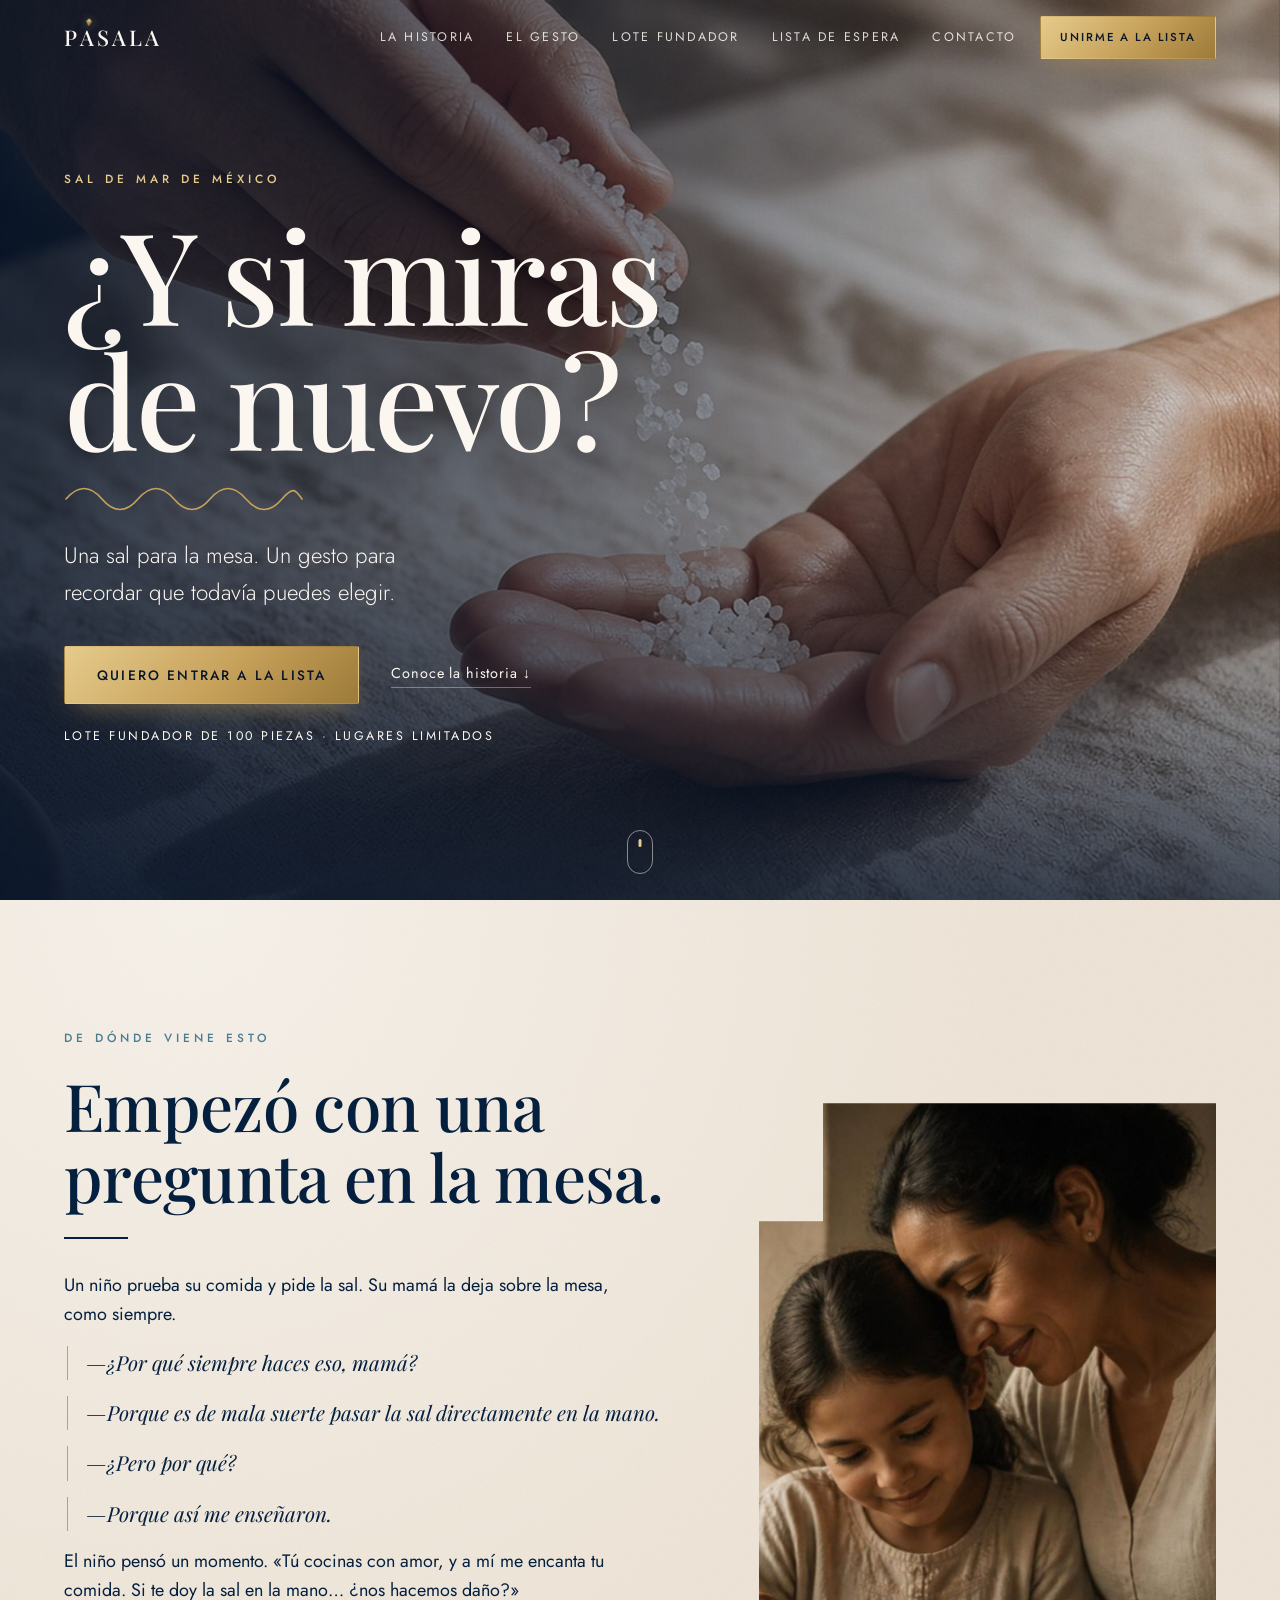
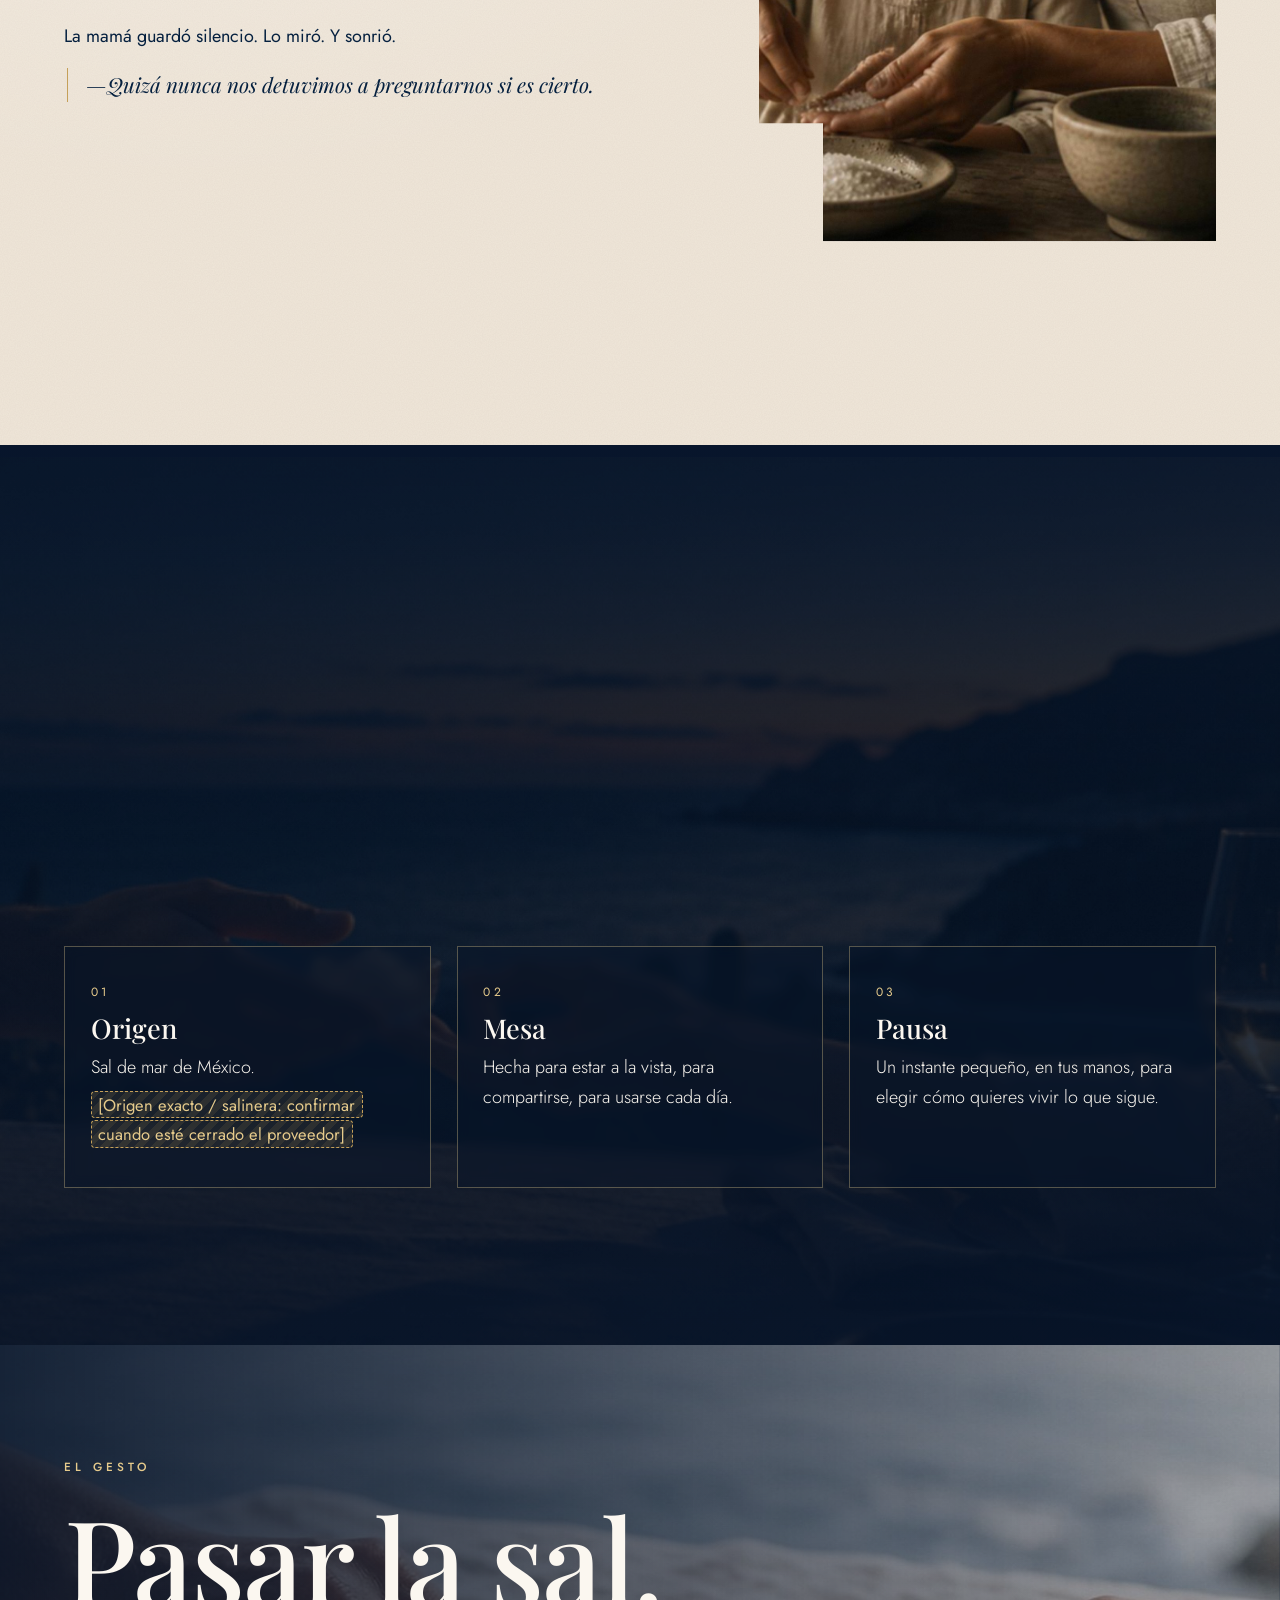
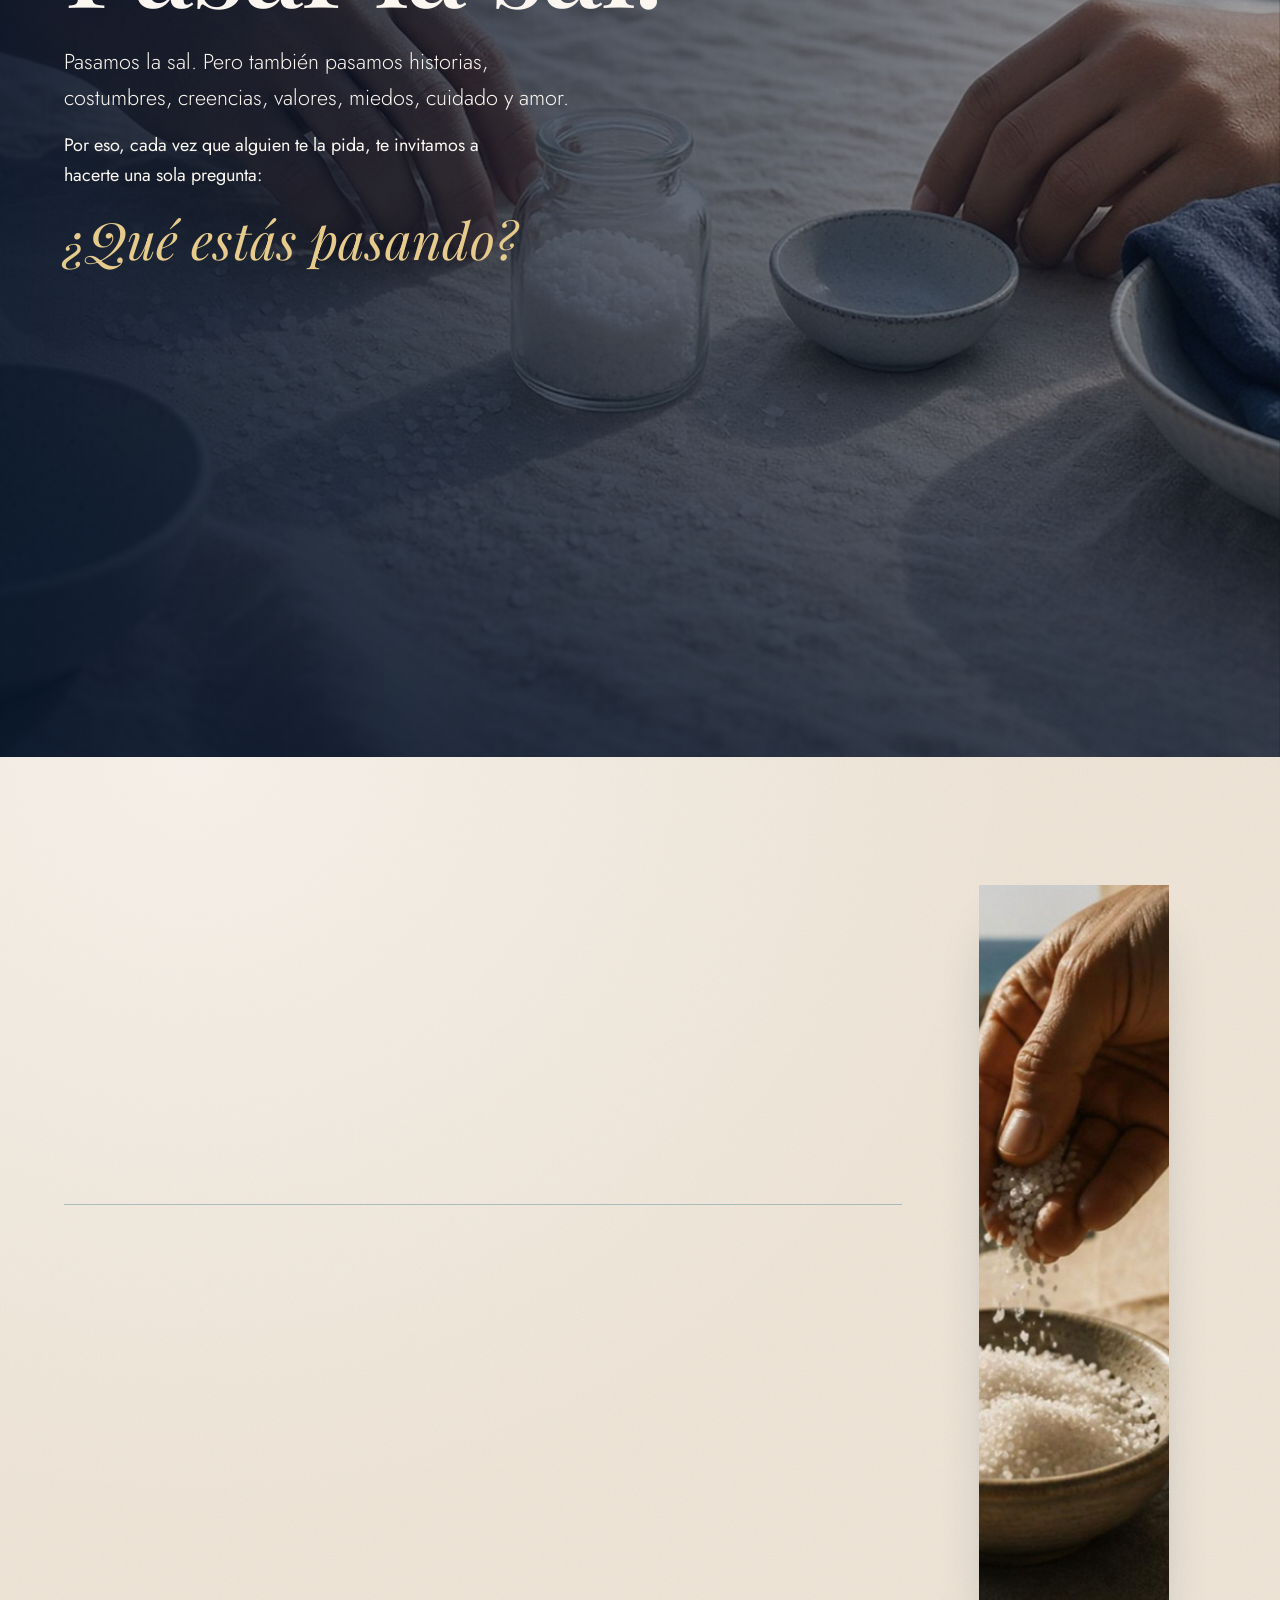
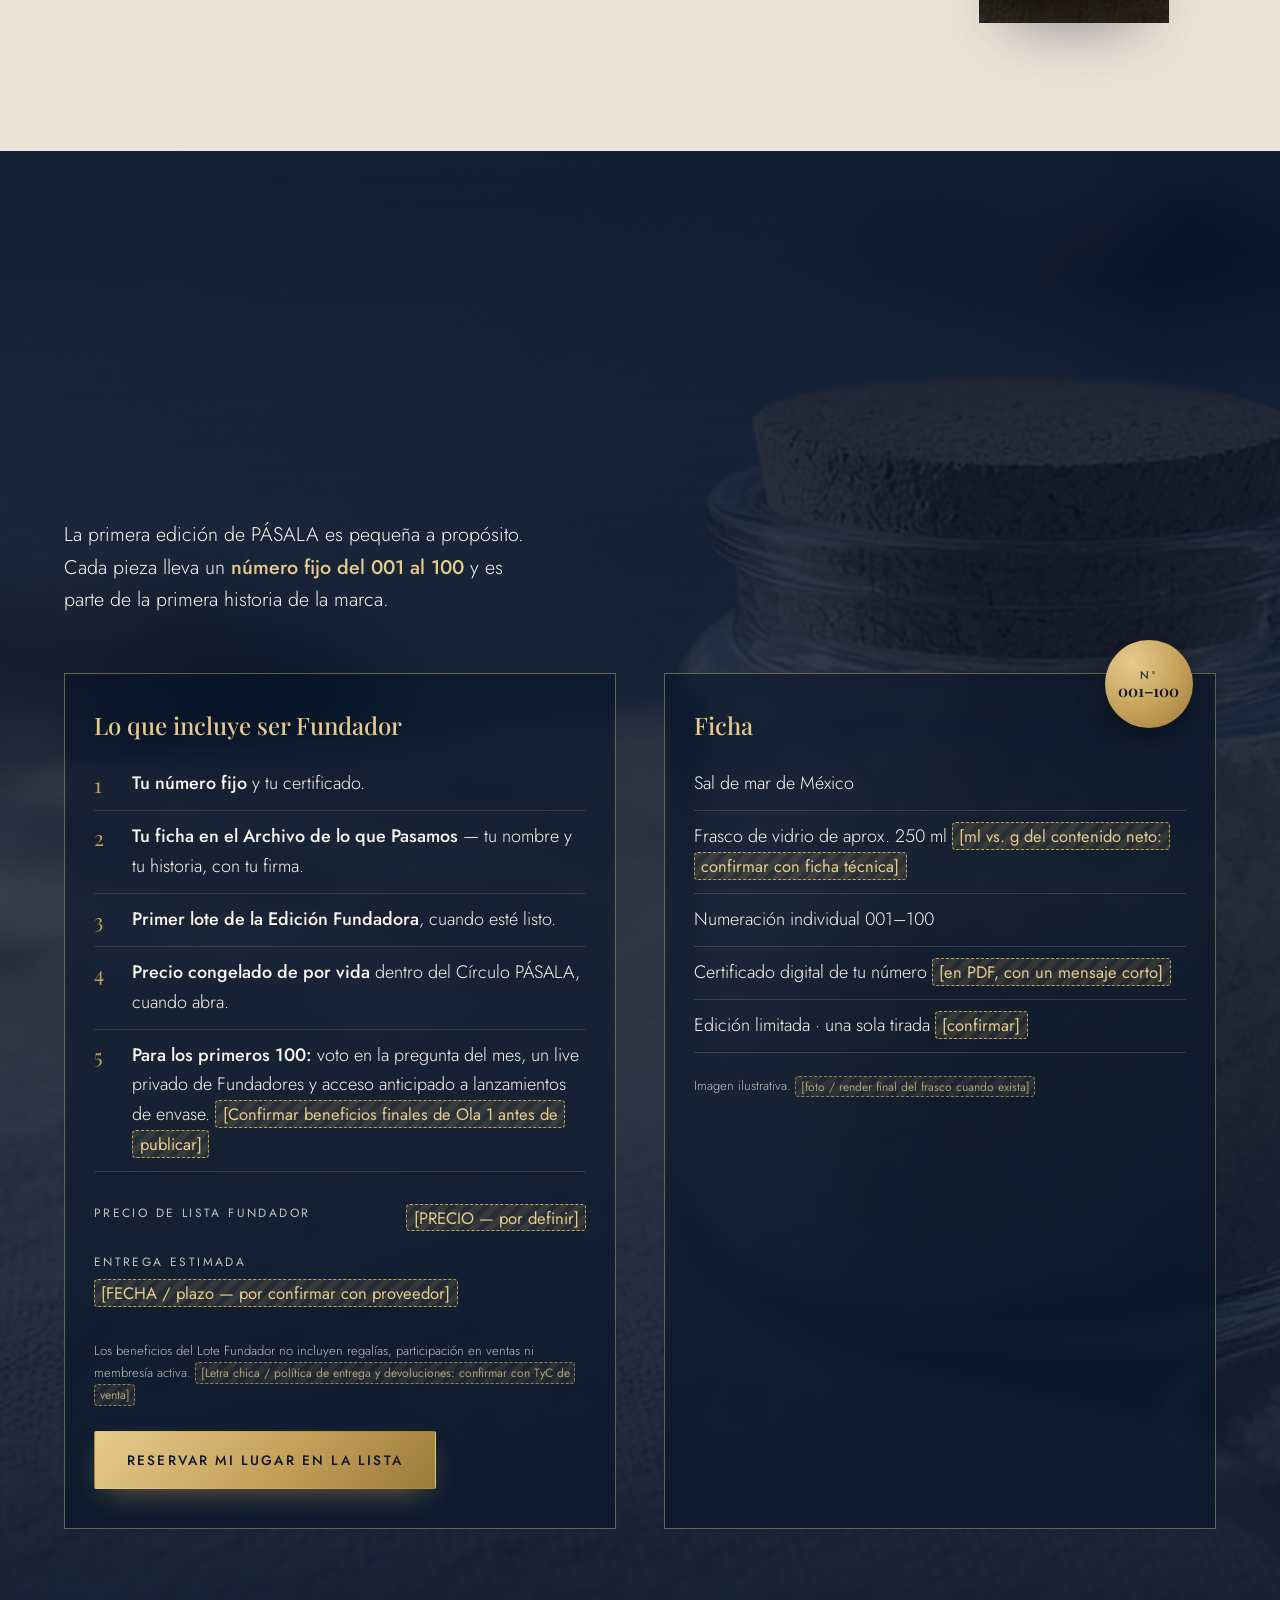
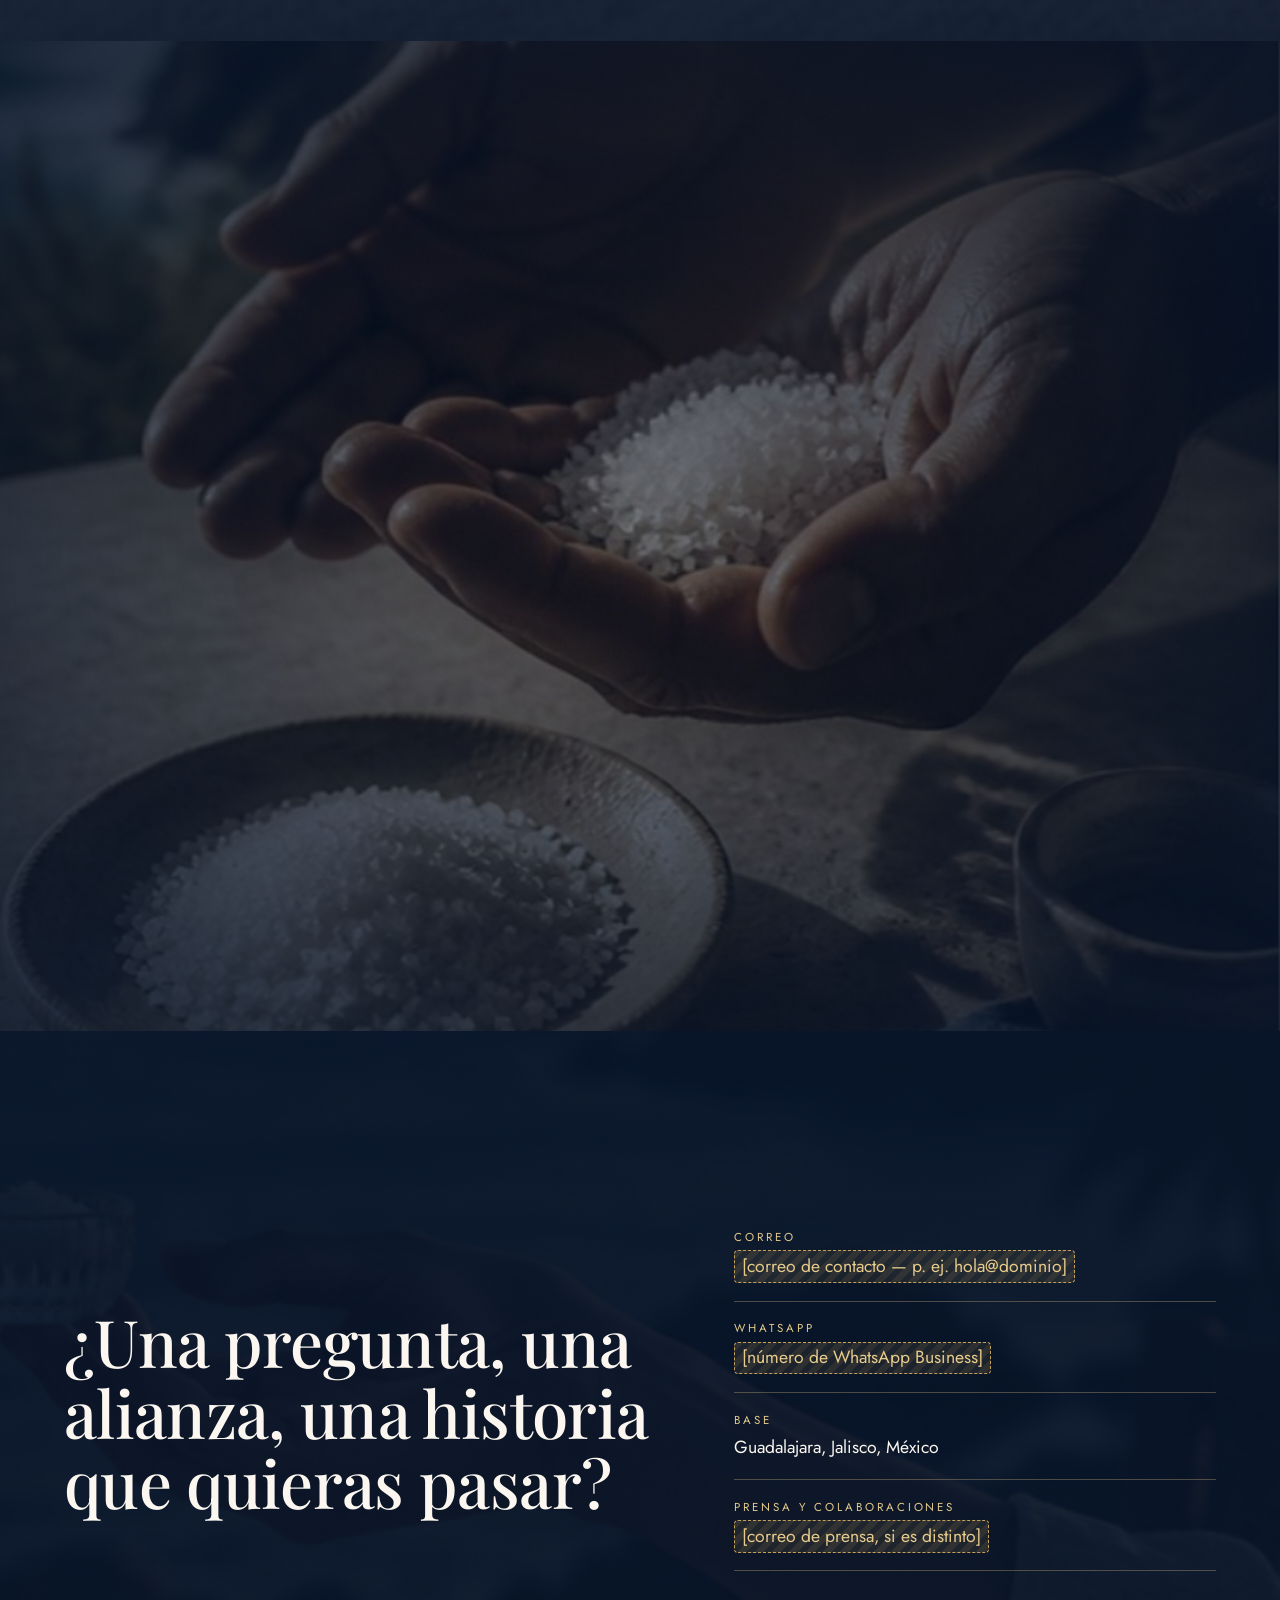
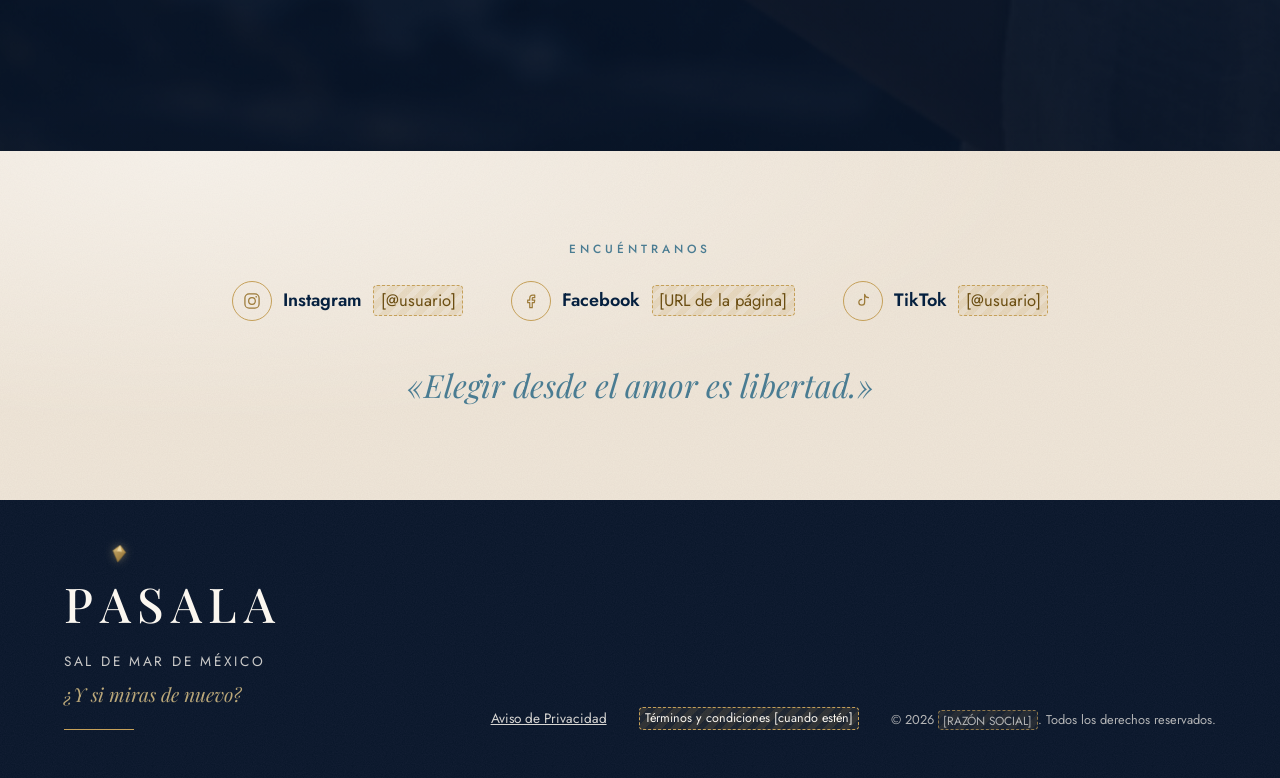
==== index.html @ a6819476 "Landing PÁSALA v1" ====
<!DOCTYPE html>
<html lang="es-MX">
<head>
<meta charset="UTF-8" />
<meta name="viewport" content="width=device-width, initial-scale=1, viewport-fit=cover" />
<title>PÁSALA · Sal de mar de México — ¿Y si miras de nuevo?</title>
<meta name="description" content="PÁSALA: sal de mar de México. Una sal para la mesa y un gesto para recordar que todavía puedes elegir. Lista de espera del Lote Fundador." />
<meta name="theme-color" content="#0B1F3A" />
<meta property="og:title" content="PÁSALA · ¿Y si miras de nuevo?" />
<meta property="og:description" content="Sal de mar de México. Una sal para la mesa. Un gesto para recordar que todavía puedes elegir." />
<meta property="og:type" content="website" />
<meta property="og:locale" content="es_MX" />
<!-- TODO: og:image / og:url cuando exista dominio -->
<link rel="icon" href="data:image/svg+xml,%3Csvg xmlns='http://www.w3.org/2000/svg' viewBox='0 0 32 32'%3E%3Crect width='32' height='32' rx='16' fill='%230B1F3A'/%3E%3Cpath d='M16 6l7 8-7 12-7-12z' fill='%23C5A059'/%3E%3C/svg%3E" />
<link rel="preload" href="fonts/playfair.woff2" as="font" type="font/woff2" crossorigin />
<link rel="preload" href="fonts/jost.woff2" as="font" type="font/woff2" crossorigin />
<link rel="stylesheet" href="styles.css" />
</head>
<body>

<a class="skip" href="#lista">Ir a la lista de espera</a>

<!-- ============ 0 · NAV ============ -->
<header class="nav" id="nav">
  <a class="brand" href="#inicio" aria-label="PÁSALA — inicio">
    <span class="brand__word" aria-hidden="true">P<span class="brand__a">A<svg class="brand__gem" viewBox="0 0 20 22" aria-hidden="true"><use href="#gem"/></svg></span>SALA</span>
  </a>
  <nav class="nav__links" id="navlinks" aria-label="Principal">
    <a href="#historia">La historia</a>
    <a href="#gesto">El gesto</a>
    <a href="#fundador">Lote fundador</a>
    <a href="#lista">Lista de espera</a>
    <a href="#contacto">Contacto</a>
  </nav>
  <a class="btn btn--gold btn--sm nav__cta" href="#lista">Unirme a la lista</a>
  <button class="nav__toggle" id="navtoggle" aria-label="Abrir menú" aria-expanded="false" aria-controls="navlinks"><span></span><span></span></button>
</header>

<!-- SVG symbols -->
<svg width="0" height="0" style="position:absolute" aria-hidden="true">
  <defs>
    <linearGradient id="goldg" x1="0" y1="0" x2="1" y2="1">
      <stop offset="0" stop-color="#E6CB8C"/><stop offset=".5" stop-color="#C5A059"/><stop offset="1" stop-color="#9C7A38"/>
    </linearGradient>
    <symbol id="gem" viewBox="0 0 20 22">
      <path d="M10 1l7.5 7.5L10 21 2.5 8.5z" fill="url(#goldg)"/>
      <path d="M10 1l3 7.5H7z" fill="#F3E3B5" opacity=".75"/>
      <path d="M2.5 8.5H17.5L10 21z" fill="#000" opacity=".12"/>
      <path d="M10 1l7.5 7.5L10 21 2.5 8.5z" fill="none" stroke="#8A6A2C" stroke-width=".5"/>
    </symbol>
    <symbol id="wave" viewBox="0 0 240 24">
      <path d="M2 12 C 14 -2, 26 -2, 38 12 S 62 26, 74 12 S 98 -2, 110 12 S 134 26, 146 12 S 170 -2, 182 12 S 206 26, 218 12 S 232 4, 238 12" fill="none" stroke="currentColor" stroke-width="1.6" stroke-linecap="round"/>
    </symbol>
  </defs>
</svg>

<main id="inicio">

<!-- ============ 1 · HERO ============ -->
<section class="hero photo dark" id="hero" aria-label="Inicio">
  <div class="photo__img" data-parallax="0.12"><img src="img/gesto.jpg" alt="Una mano deja caer granos de sal de mar sobre otra mano abierta, sobre lino claro" fetchpriority="high" /></div>
  <div class="photo__veil hero__veil"></div>
  <div class="hero__inner wrap">
    <p class="eyebrow reveal" style="--d:.1s">Sal de mar de México</p>
    <h1 class="hero__title reveal" style="--d:.25s">¿Y si miras<br />de nuevo?</h1>
    <svg class="wave wave--hero reveal" style="--d:.45s" aria-hidden="true"><use href="#wave"/></svg>
    <p class="hero__lead reveal" style="--d:.55s">Una sal para la mesa. Un gesto para recordar que todavía puedes elegir.</p>
    <div class="hero__cta reveal" style="--d:.75s">
      <a class="btn btn--gold" href="#lista">Quiero entrar a la lista</a>
      <a class="link-soft" href="#historia">Conoce la historia <span aria-hidden="true">↓</span></a>
    </div>
    <p class="micro reveal" style="--d:.9s">Lote fundador de 100 piezas · Lugares limitados</p>
  </div>
  <a class="scrollcue" href="#historia" aria-label="Bajar"><span></span></a>
</section>

<!-- ============ 2 · LA HISTORIA ============ -->
<section class="story paper" id="historia">
  <div class="story__grid wrap">
    <div class="story__text">
      <p class="eyebrow eyebrow--slate reveal">De dónde viene esto</p>
      <h2 class="h-display reveal">Empezó con una pregunta en la mesa.</h2>
      <span class="rule reveal"></span>
      <div class="dialogue">
        <p class="reveal">Un niño prueba su comida y pide la sal. Su mamá la deja sobre la mesa, como siempre.</p>
        <p class="line reveal">—¿Por qué siempre haces eso, mamá?</p>
        <p class="line reveal">—Porque es de mala suerte pasar la sal directamente en la mano.</p>
        <p class="line reveal">—¿Pero por qué?</p>
        <p class="line reveal">—Porque así me enseñaron.</p>
        <p class="reveal">El niño pensó un momento. «Tú cocinas con amor, y a mí me encanta tu comida. Si te doy la sal en la mano… ¿nos hacemos daño?»</p>
        <p class="reveal">La mamá guardó silencio. Lo miró. Y sonrió.</p>
        <p class="line reveal">—Quizá nunca nos detuvimos a preguntarnos si es cierto.</p>
      </div>
      <p class="story__close serif reveal">Desde ese día, cada vez que alguien dice «pásala», ya no es solamente la sal. Es una pequeña invitación a <em>mirar de nuevo</em>.</p>
      <p class="reveal"><span class="ph" title="Placeholder: enlace al Archivo / Historias PÁSALA cuando exista">Leer la historia completa → [URL Archivo / Historias PÁSALA, cuando exista]</span></p>
    </div>
    <figure class="story__photo reveal-img">
      <img src="img/historia.jpg" alt="Una madre sonríe mientras su hija toca granos de sal gruesa en un plato de cerámica sobre una mesa de madera" loading="lazy" />
    </figure>
  </div>
</section>

<!-- ============ 3 · LA SAL, LA PAUSA ============ -->
<section class="pause photo dark" id="sal">
  <div class="photo__img" data-parallax="0.1"><img src="img/dusk-cierre.jpg" alt="" loading="lazy" /></div>
  <div class="photo__veil pause__veil"></div>
  <div class="wrap pause__inner">
    <p class="eyebrow reveal">¿Por qué la sal?</p>
    <h2 class="h-display h-display--light reveal">Porque siempre ha estado ahí.</h2>
    <p class="pause__lead reveal">Viene de un origen. Se transforma. Viaja. Pasa de mano en mano. Llega a nuestra mesa. La vemos todos los días… y muchas veces dejamos de verla.</p>
    <p class="pause__quote serif reveal">La sal no transforma a nadie. Nos recuerda que podemos hacerlo nosotros.</p>
    <ol class="cards">
      <li class="card reveal" style="--d:.05s">
        <span class="card__n">01</span>
        <h3>Origen</h3>
        <p>Sal de mar de México.</p>
        <p class="card__ph"><span class="ph" title="Placeholder: origen exacto / salinera">[Origen exacto / salinera: confirmar cuando esté cerrado el proveedor]</span></p>
      </li>
      <li class="card reveal" style="--d:.18s">
        <span class="card__n">02</span>
        <h3>Mesa</h3>
        <p>Hecha para estar a la vista, para compartirse, para usarse cada día.</p>
      </li>
      <li class="card reveal" style="--d:.31s">
        <span class="card__n">03</span>
        <h3>Pausa</h3>
        <p>Un instante pequeño, en tus manos, para elegir cómo quieres vivir lo que sigue.</p>
      </li>
    </ol>
  </div>
</section>

<!-- ============ 4 · EL GESTO ============ -->
<section class="gesture photo dark" id="gesto">
  <div class="photo__img" data-parallax="0.12"><img src="img/mesa.jpg" alt="Dos personas comparten una mesa junto al mar; un frasco de vidrio con sal gruesa entre sus manos" loading="lazy" /></div>
  <div class="photo__veil gesture__veil"></div>
  <div class="wrap gesture__inner">
    <p class="eyebrow reveal">El gesto</p>
    <h2 class="gesture__title reveal">Pasar<br class="only-sm" /> la sal.</h2>
    <p class="gesture__lead reveal">Pasamos la sal. Pero también pasamos historias, costumbres, creencias, valores, miedos, cuidado y amor.</p>
    <p class="gesture__ask reveal">Por eso, cada vez que alguien te la pida, te invitamos a hacerte una sola pregunta:</p>
    <p class="gesture__q serif reveal">¿Qué estás pasando?</p>

    <ol class="steps" aria-label="Cuatro pasos">
      <li class="reveal" style="--d:.05s"><span class="steps__dot">01</span><span class="steps__t">Parar</span></li>
      <li class="reveal" style="--d:.18s"><span class="steps__dot">02</span><span class="steps__t">Mirar</span></li>
      <li class="reveal" style="--d:.31s"><span class="steps__dot">03</span><span class="steps__t">Recordar</span></li>
      <li class="reveal" style="--d:.44s"><span class="steps__dot steps__dot--out">04</span><span class="steps__t">Elegir</span></li>
    </ol>

    <p class="gesture__note reveal">No necesitas escapar de la vida para encontrar un momento así. Está aquí: en la mesa, en tus manos, en este instante.</p>
    <p class="gesture__close serif reveal">No venimos a decirte qué mirar. Venimos a invitarte a mirar de nuevo.</p>
  </div>
</section>

<!-- ============ 5 · LO QUE ESTAMOS CONSTRUYENDO ============ -->
<section class="build paper" id="construimos">
  <div class="build__grid wrap">
    <div class="build__text">
      <p class="eyebrow eyebrow--slate reveal">Lo que estamos</p>
      <h2 class="h-display h-display--xl reveal">construyendo</h2>
      <span class="rule reveal"></span>
      <ul class="flow">
        <li class="reveal" style="--d:.05s"><b>Origen</b><span>nacemos de la sal del mar y de nuestra gente</span></li>
        <li class="reveal" style="--d:.15s"><b>Conexión</b><span>creamos puentes que unen historias y comunidades</span></li>
        <li class="reveal" style="--d:.25s"><b>Elección</b><span>elegimos hacer las cosas con intención</span></li>
        <li class="reveal" style="--d:.35s"><b>Libertad</b><span>dejamos espacio para que cada historia sea tuya</span></li>
      </ul>
      <p class="build__close reveal">Una marca de sal.<br />Un ritual para compartir.<br />Una invitación a crear juntos.</p>
    </div>
    <figure class="build__photo reveal-img">
      <img src="img/construyendo.jpg" alt="Una mano deja caer sal gruesa en un cuenco de cerámica frente a una costa desenfocada" loading="lazy" />
    </figure>
  </div>
</section>

<!-- ============ 6 · LOTE FUNDADOR ============ -->
<section class="founder photo dark" id="fundador">
  <div class="photo__img photo__img--soft" data-parallax="0.08"><img src="img/hero-jar.jpg" alt="" loading="lazy" /></div>
  <div class="photo__veil founder__veil"></div>
  <div class="wrap founder__inner">
    <div class="founder__head">
      <p class="eyebrow reveal">Lote fundador · 100 piezas</p>
      <h2 class="h-display h-display--light reveal">Cien frascos.<br />Cien números.<br />Cien mesas.</h2>
      <p class="founder__lead reveal">La primera edición de PÁSALA es pequeña a propósito. Cada pieza lleva un <b>número fijo del 001 al 100</b> y es parte de la primera historia de la marca.</p>
    </div>

    <div class="founder__panel reveal">
      <div class="seal" aria-label="Sello Nº 001 a 100"><span>Nº</span><b>001–100</b></div>
      <h3 class="panel__h">Ficha</h3>
      <ul class="spec">
        <li>Sal de mar de México</li>
        <li>Frasco de vidrio de aprox. 250 ml <span class="ph" title="Placeholder: medida real">[ml vs. g del contenido neto: confirmar con ficha técnica]</span></li>
        <li>Numeración individual 001–100</li>
        <li>Certificado digital de tu número <span class="ph" title="Placeholder">[en PDF, con un mensaje corto]</span></li>
        <li>Edición limitada · una sola tirada <span class="ph">[confirmar]</span></li>
      </ul>
      <p class="fine">Imagen ilustrativa. <span class="ph">[foto / render final del frasco cuando exista]</span></p>
    </div>

    <div class="founder__panel founder__panel--incl reveal" style="--d:.15s">
      <h3 class="panel__h">Lo que incluye ser Fundador</h3>
      <ol class="incl">
        <li><b>Tu número fijo</b> y tu certificado.</li>
        <li><b>Tu ficha en el Archivo de lo que Pasamos</b> — tu nombre y tu historia, con tu firma.</li>
        <li><b>Primer lote de la Edición Fundadora</b>, cuando esté listo.</li>
        <li><b>Precio congelado de por vida</b> dentro del Círculo PÁSALA, cuando abra.</li>
        <li><b>Para los primeros 100:</b> voto en la pregunta del mes, un live privado de Fundadores y acceso anticipado a lanzamientos de envase. <span class="ph">[Confirmar beneficios finales de Ola 1 antes de publicar]</span></li>
      </ol>
      <dl class="meta">
        <div><dt>Precio de lista fundador</dt><dd><span class="ph">[PRECIO — por definir]</span></dd></div>
        <div><dt>Entrega estimada</dt><dd><span class="ph">[FECHA / plazo — por confirmar con proveedor]</span></dd></div>
      </dl>
      <p class="fine">Los beneficios del Lote Fundador no incluyen regalías, participación en ventas ni membresía activa. <span class="ph">[Letra chica / política de entrega y devoluciones: confirmar con TyC de venta]</span></p>
      <a class="btn btn--gold" href="#lista">Reservar mi lugar en la lista</a>
    </div>
  </div>
</section>

<!-- ============ 7 · LISTA DE ESPERA ============ -->
<section class="waitlist photo dark" id="lista">
  <div class="photo__img" data-parallax="0.1"><img src="img/manos.jpg" alt="" loading="lazy" /></div>
  <div class="photo__veil waitlist__veil"></div>
  <div class="wrap waitlist__inner">
    <div class="formcard paper-card reveal">
      <p class="eyebrow eyebrow--slate">Lista de espera</p>
      <h2 class="h-display">Guarda tu lugar en la mesa.</h2>
      <svg class="wave wave--gold" aria-hidden="true"><use href="#wave"/></svg>
      <p class="formcard__lead">Déjanos tu correo y te avisamos primero, antes de que abra el Lote Fundador. Sin ruido. Solo lo importante.</p>

      <form id="waitlist" novalidate autocomplete="on">
        <div class="field">
          <label for="email">Correo electrónico <span class="req" aria-hidden="true">*</span></label>
          <input id="email" name="email" type="email" inputmode="email" autocomplete="email" placeholder="tu@correo.com" required />
          <small class="err" id="email-err" role="alert" hidden></small>
        </div>
        <div class="field">
          <label for="instagram">Instagram <span class="opt">(opcional)</span></label>
          <div class="ig"><span aria-hidden="true">@</span><input id="instagram" name="instagram" type="text" inputmode="text" autocomplete="off" autocapitalize="off" placeholder="tu.usuario" pattern="[A-Za-z0-9._]{1,30}" /></div>
          <small class="err" id="ig-err" role="alert" hidden></small>
        </div>
        <div class="field field--check">
          <input id="consent" name="consent" type="checkbox" required />
          <label for="consent">Acepto el <a href="#aviso" data-open-aviso>Aviso de Privacidad</a> y deseo recibir avisos del lanzamiento de PÁSALA. <span class="req" aria-hidden="true">*</span></label>
          <small class="err" id="consent-err" role="alert" hidden></small>
        </div>
        <!-- honeypot anti-bots -->
        <input class="hp" type="text" name="website" tabindex="-1" autocomplete="off" aria-hidden="true" />
        <button class="btn btn--navy btn--block" type="submit" id="submitbtn">Quiero entrar a la lista</button>
        <p class="form-error" id="form-error" role="alert" hidden>Algo no salió bien. Revisa tus datos e inténtalo de nuevo.</p>
      </form>

      <div class="thanks" id="thanks" hidden tabindex="-1">
        <svg class="gem-lg" viewBox="0 0 20 22" aria-hidden="true"><use href="#gem"/></svg>
        <p class="serif thanks__t">Gracias. Ya tienes un lugar en la mesa.</p>
        <p>Te escribiremos pronto. Mientras tanto… <em>¿qué estás pasando?</em></p>
      </div>

      <p class="devnote"><span class="ph">[PLACEHOLDER · sin backend aún] Por ahora tu registro se guarda solo en este navegador (localStorage). Conectar endpoint antes de publicar.</span></p>
    </div>
  </div>
</section>

<!-- ============ 8 · CONTACTO ============ -->
<section class="contact photo dark" id="contacto">
  <div class="photo__img photo__img--soft" data-parallax="0.06"><img src="img/dusk-manos.jpg" alt="" loading="lazy" /></div>
  <div class="photo__veil contact__veil"></div>
  <div class="wrap contact__grid">
    <div>
      <p class="eyebrow reveal">Hablemos</p>
      <h2 class="h-display h-display--light reveal">¿Una pregunta, una alianza, una historia que quieras pasar?</h2>
    </div>
    <ul class="contact__list reveal">
      <li><span>Correo</span><b class="ph">[correo de contacto — p. ej. hola@dominio]</b></li>
      <li><span>WhatsApp</span><b class="ph">[número de WhatsApp Business]</b></li>
      <li><span>Base</span><b>Guadalajara, Jalisco, México</b></li>
      <li><span>Prensa y colaboraciones</span><b class="ph">[correo de prensa, si es distinto]</b></li>
    </ul>
  </div>
</section>

<!-- ============ 9 · REDES ============ -->
<section class="social paper" id="redes">
  <div class="wrap social__inner">
    <p class="eyebrow eyebrow--slate reveal">Encuéntranos</p>
    <ul class="social__list reveal">
      <li><span class="ico" aria-hidden="true"><svg viewBox="0 0 24 24"><rect x="3.5" y="3.5" width="17" height="17" rx="5" fill="none" stroke="currentColor" stroke-width="1.5"/><circle cx="12" cy="12" r="4" fill="none" stroke="currentColor" stroke-width="1.5"/><circle cx="17" cy="7" r="1" fill="currentColor"/></svg></span><b>Instagram</b> <span class="ph">[@usuario]</span></li>
      <li><span class="ico" aria-hidden="true"><svg viewBox="0 0 24 24"><path d="M14 8h2.5V5H14c-2.2 0-3.5 1.4-3.5 3.6V11H8v3h2.5v6h3v-6H16l.5-3h-3V9c0-.6.3-1 .9-1z" fill="none" stroke="currentColor" stroke-width="1.4" stroke-linejoin="round"/></svg></span><b>Facebook</b> <span class="ph">[URL de la página]</span></li>
      <li><span class="ico" aria-hidden="true"><svg viewBox="0 0 24 24"><path d="M14 4v9.5a3.5 3.5 0 1 1-3.5-3.5M14 4c.4 2.4 2 3.8 4.5 4" fill="none" stroke="currentColor" stroke-width="1.5" stroke-linecap="round"/></svg></span><b>TikTok</b> <span class="ph">[@usuario]</span></li>
    </ul>
    <blockquote class="social__quote serif reveal">«Elegir desde el amor es libertad.»</blockquote>
  </div>
</section>

</main>

<!-- ============ 10 · FOOTER ============ -->
<footer class="footer">
  <div class="wrap footer__inner">
    <div class="footer__brand">
      <span class="brand__word brand__word--lg" aria-label="PÁSALA">P<span class="brand__a">A<svg class="brand__gem" viewBox="0 0 20 22" aria-hidden="true"><use href="#gem"/></svg></span>SALA</span>
      <p>Sal de mar de México</p>
      <p class="serif footer__tag">¿Y si miras de nuevo?</p>
    </div>
    <nav class="footer__legal" aria-label="Legal">
      <a href="#aviso" data-open-aviso>Aviso de Privacidad</a>
      <span class="ph">Términos y condiciones [cuando estén]</span>
    </nav>
    <p class="footer__copy">© 2026 <span class="ph">[RAZÓN SOCIAL]</span>. Todos los derechos reservados.</p>
  </div>
</footer>

<!-- ============ AVISO DE PRIVACIDAD (placeholder) ============ -->
<dialog class="modal" id="aviso" aria-labelledby="aviso-t">
  <form method="dialog" class="modal__box">
    <h2 id="aviso-t" class="serif">Aviso de Privacidad</h2>
    <p><span class="ph">[PLACEHOLDER — Aviso de Privacidad pendiente de redacción y revisión legal (LFPDPPP). No se ha incluido texto legal en esta maqueta.]</span></p>
    <p class="fine">Responsable: <span class="ph">[RAZÓN SOCIAL / NOMBRE]</span> · Domicilio: <span class="ph">[DOMICILIO COMPLETO]</span> · Contacto de privacidad: <span class="ph">[CORREO PARA PRIVACIDAD]</span></p>
    <button class="btn btn--navy" value="cerrar">Cerrar</button>
  </form>
</dialog>

<script src="main.js"></script>
</body>
</html>
---- styles.css ----
/* PÁSALA landing — estilo tomado del deck "PÁSALA Creator Deck" (Canva DAHWeJ6CtJ8)
   Paleta: crema texturizada + azul noche + dorado (cristal de sal) + azul pizarra/acento.
   Tipografía: Playfair Display (serif alto contraste ≈ títulos del deck) + Jost (sans geométrica ≈ cuerpo). */
@font-face{font-family:"Playfair Display";src:url(fonts/playfair.woff2) format("woff2");font-weight:400 900;font-style:normal;font-display:swap}
@font-face{font-family:"Playfair Display";src:url(fonts/playfair-italic.woff2) format("woff2");font-weight:400 900;font-style:italic;font-display:swap}
@font-face{font-family:"Jost";src:url(fonts/jost.woff2) format("woff2");font-weight:300 600;font-style:normal;font-display:swap}

:root{
  --cream:#EFE6D9;        /* fondo deck (≈ 239,230,217) */
  --cream-2:#E8DED2;
  --navy:#0B1F3A;         /* azul noche del deck / perfiles */
  --navy-deep:#071429;
  --navy-ink:#05203F;     /* texto sobre crema (≈ 5,29,64) */
  --slate:#4A7C92;        /* acento azul pizarra del deck */
  --slate-soft:#6D87A1;
  --gold:#C5A059;
  --gold-hi:#E6CB8C;
  --gold-lo:#9C7A38;
  --terra:#B8704F;
  --white:#FBF7F0;
  --serif:"Playfair Display",Georgia,"Times New Roman",serif;
  --sans:"Jost","Helvetica Neue",Arial,sans-serif;
  --ease:cubic-bezier(.22,.7,.2,1);
  --pad:clamp(1.25rem,5vw,4rem);
}
*,*::before,*::after{box-sizing:border-box}
html{scroll-behavior:smooth;-webkit-text-size-adjust:100%}
body{margin:0;background:var(--navy);color:var(--navy-ink);font-family:var(--sans);font-weight:400;font-size:clamp(1rem,.95rem + .25vw,1.125rem);line-height:1.65;-webkit-font-smoothing:antialiased;overflow-x:hidden}
img{max-width:100%;display:block}
a{color:inherit}
h1,h2,h3{margin:0;font-family:var(--serif);font-weight:500;line-height:1.08}
p{margin:0 0 1rem}
.serif{font-family:var(--serif)}
.wrap{width:min(100% - 2*var(--pad),1200px);margin-inline:auto}
.skip{position:absolute;left:-999px;top:0;background:var(--gold);color:var(--navy);padding:.6rem 1rem;z-index:100}
.skip:focus{left:1rem;top:1rem}
:focus-visible{outline:2px solid var(--gold);outline-offset:3px}

/* ---------- placeholders (visibles a propósito) ---------- */
.ph{background:repeating-linear-gradient(135deg,rgba(197,160,89,.20) 0 6px,rgba(197,160,89,.10) 6px 12px);border:1px dashed var(--gold);border-radius:4px;padding:.05em .4em;font-style:normal;font-weight:400;font-size:.92em;color:inherit;box-decoration-break:clone;-webkit-box-decoration-break:clone}
.paper .ph,.paper-card .ph{color:#6b4e12;background:repeating-linear-gradient(135deg,rgba(197,160,89,.22) 0 6px,rgba(197,160,89,.10) 6px 12px)}
.dark .ph{color:var(--gold-hi)}

/* ---------- textura papel (crema del deck) ---------- */
.paper,.paper-card{background-color:var(--cream);background-image:
  radial-gradient(ellipse at 15% 0%,rgba(255,255,255,.45),transparent 55%),
  url("data:image/svg+xml,%3Csvg xmlns='http://www.w3.org/2000/svg' width='220' height='220'%3E%3Cfilter id='n'%3E%3CfeTurbulence type='fractalNoise' baseFrequency='.85' numOctaves='2' stitchTiles='stitch'/%3E%3CfeColorMatrix values='0 0 0 0 .35 0 0 0 0 .28 0 0 0 0 .2 0 0 0 .09 0'/%3E%3C/filter%3E%3Crect width='100%25' height='100%25' filter='url(%23n)'/%3E%3C/svg%3E")}

/* ---------- tipografía ---------- */
.eyebrow{font-family:var(--sans);font-size:.74rem;font-weight:500;letter-spacing:.34em;text-transform:uppercase;color:var(--gold-hi);margin-bottom:1.4rem}
.eyebrow--slate{color:var(--slate)}
.h-display{font-size:clamp(2.1rem,1.2rem + 4.2vw,4.1rem);letter-spacing:-.01em;color:var(--navy-ink);text-wrap:balance}
.h-display--xl{font-size:clamp(2.7rem,1rem + 8vw,6.4rem);text-transform:uppercase;letter-spacing:.005em;line-height:.95}
.h-display--light{color:var(--white)}
.rule{display:block;width:64px;height:1.5px;background:var(--navy-ink);margin:1.6rem 0 2rem;transform-origin:left}
.wave{width:clamp(150px,22vw,240px);height:24px;color:var(--gold);display:block}

/* ---------- botones ---------- */
.btn{display:inline-flex;align-items:center;justify-content:center;gap:.6rem;font-family:var(--sans);font-weight:500;font-size:.85rem;letter-spacing:.16em;text-transform:uppercase;text-decoration:none;padding:1.05rem 2rem;border-radius:2px;border:1px solid transparent;cursor:pointer;transition:transform .5s var(--ease),background .4s,color .4s,box-shadow .5s var(--ease)}
.btn--gold{background:linear-gradient(135deg,var(--gold-hi),var(--gold) 55%,var(--gold-lo));color:var(--navy-deep);box-shadow:0 10px 30px -12px rgba(197,160,89,.65)}
.btn--gold:hover{transform:translateY(-2px);box-shadow:0 16px 36px -12px rgba(197,160,89,.85)}
.btn--navy{background:var(--navy);color:var(--white)}
.btn--navy:hover{background:var(--navy-deep);transform:translateY(-2px)}
.btn--sm{padding:.7rem 1.2rem;font-size:.72rem}
.btn--block{width:100%}
.link-soft{font-size:.9rem;letter-spacing:.06em;text-decoration:none;color:var(--white);border-bottom:1px solid rgba(251,247,240,.35);padding-bottom:2px;transition:border-color .4s,color .4s}
.link-soft:hover{border-color:var(--gold-hi);color:var(--gold-hi)}

/* ---------- NAV ---------- */
.nav{position:fixed;inset:0 0 auto 0;z-index:50;display:flex;align-items:center;justify-content:space-between;gap:1.5rem;padding:1rem var(--pad);color:var(--white);transition:background .5s,padding .5s,backdrop-filter .5s,box-shadow .5s}
.nav.is-solid{background:rgba(7,20,41,.82);backdrop-filter:blur(14px);-webkit-backdrop-filter:blur(14px);padding-block:.7rem;box-shadow:0 1px 0 rgba(197,160,89,.25)}
.brand{text-decoration:none;color:inherit;line-height:1}
.brand__word{font-family:var(--serif);font-weight:500;letter-spacing:.14em;font-size:1.35rem;display:inline-flex;align-items:flex-end}
.brand__word--lg{font-size:clamp(2rem,6vw,3rem);color:var(--white)}
.brand__a{position:relative;display:inline-block}
.brand__gem{position:absolute;left:50%;top:-.42em;width:.36em;height:.4em;transform:translateX(-50%) rotate(8deg);filter:drop-shadow(0 0 4px rgba(230,203,140,.4))}
.nav__links{display:none;gap:2rem;margin-left:auto}
.nav__links a{font-size:.78rem;letter-spacing:.18em;text-transform:uppercase;text-decoration:none;opacity:.85;position:relative;padding:.3rem 0;transition:opacity .3s}
.nav__links a::after{content:"";position:absolute;left:0;right:100%;bottom:0;height:1px;background:var(--gold);transition:right .5s var(--ease)}
.nav__links a:hover{opacity:1}.nav__links a:hover::after{right:0}
.nav__cta{display:none}
.nav__toggle{width:44px;height:44px;border:0;background:none;position:relative;cursor:pointer;color:var(--white)}
.nav__toggle span{position:absolute;left:11px;right:11px;height:1.5px;background:currentColor;transition:transform .4s var(--ease),top .4s var(--ease)}
.nav__toggle span:first-child{top:18px}.nav__toggle span:last-child{top:25px}
.nav.is-open .nav__toggle span:first-child{top:21px;transform:rotate(45deg)}
.nav.is-open .nav__toggle span:last-child{top:21px;transform:rotate(-45deg)}
@media (max-width:899px){
  .nav__links{position:fixed;inset:0;display:flex;flex-direction:column;justify-content:center;align-items:center;gap:1.6rem;background:rgba(7,20,41,.97);opacity:0;visibility:hidden;transition:opacity .5s var(--ease),visibility .5s;z-index:-1;margin:0}
  .nav__links a{font-family:var(--serif);font-size:1.9rem;letter-spacing:.02em;text-transform:none;opacity:1}
  .nav.is-open .nav__links{opacity:1;visibility:visible}
  .nav__toggle{margin-left:auto}
}
@media (min-width:900px){
  .nav__links{display:flex}.nav__cta{display:inline-flex}.nav__toggle{display:none}
}

/* ---------- FOTO FULL-SCREEN ---------- */
.photo{position:relative;min-height:100svh;display:flex;align-items:center;overflow:hidden;isolation:isolate;color:var(--white)}
.photo__img{position:absolute;inset:-6% 0;z-index:-2;will-change:transform}
.photo__img img{width:100%;height:100%;object-fit:cover;object-position:center}
.photo__img--soft img{filter:saturate(.85) brightness(.9)}
.photo__veil{position:absolute;inset:0;z-index:-1}

/* HERO */
.hero{padding:7rem 0 5rem}
.hero__veil{background:
  linear-gradient(90deg,rgba(7,20,41,.82) 0%,rgba(7,20,41,.55) 45%,rgba(7,20,41,.12) 100%),
  linear-gradient(0deg,rgba(7,20,41,.7),transparent 40%)}
.hero__inner{position:relative}
.hero__title{font-size:clamp(3.1rem,1.2rem + 9vw,8rem);font-weight:500;letter-spacing:-.02em;line-height:.98;margin-bottom:1.6rem;text-shadow:0 4px 40px rgba(0,0,0,.35)}
.wave--hero{margin-bottom:1.6rem}
.hero__lead{font-size:clamp(1.05rem,.95rem + .6vw,1.4rem);max-width:30ch;font-weight:300;margin-bottom:2.2rem}
.hero__cta{display:flex;flex-wrap:wrap;align-items:center;gap:1.4rem 2rem;margin-bottom:1.4rem}
.micro{font-size:.78rem;letter-spacing:.2em;text-transform:uppercase;opacity:.75}
.scrollcue{position:absolute;left:50%;bottom:1.6rem;width:26px;height:44px;border:1px solid rgba(251,247,240,.5);border-radius:14px;transform:translateX(-50%)}
.scrollcue span{position:absolute;left:50%;top:8px;width:3px;height:8px;border-radius:2px;background:var(--gold-hi);transform:translateX(-50%);animation:cue 2.4s var(--ease) infinite}
@keyframes cue{0%{opacity:0;transform:translate(-50%,0)}30%{opacity:1}100%{opacity:0;transform:translate(-50%,16px)}}
@media (max-width:640px){.hero__veil{background:linear-gradient(0deg,rgba(7,20,41,.88) 0%,rgba(7,20,41,.55) 55%,rgba(7,20,41,.35) 100%)}.scrollcue{display:none}.hero__title{margin-top:.5rem}}

/* PAPEL: dos columnas texto + foto (como slides del deck) */
.paper{padding:clamp(5rem,10vw,9rem) 0;position:relative}
.story__grid,.build__grid{display:grid;gap:3rem;align-items:center}
.story__photo,.build__photo{margin:0;overflow:hidden;aspect-ratio:4/5;box-shadow:0 30px 60px -30px rgba(5,32,63,.45)}
.story__photo img,.build__photo img{width:100%;height:100%;object-fit:cover;transform:scale(1.06);transition:transform 2.2s var(--ease)}
.reveal-img.in img{transform:scale(1)}
/* muesca escalonada del deck (slide "La historia") */
@media (min-width:900px){
  .story__grid{grid-template-columns:1.15fr .85fr;gap:clamp(3rem,6vw,6rem)}
  .build__grid{grid-template-columns:1.2fr .8fr;gap:clamp(3rem,6vw,6rem)}
  .story__photo,.build__photo{aspect-ratio:auto;height:min(82vh,760px)}
  .story__photo{clip-path:polygon(14% 0,100% 0,100% 100%,14% 100%,14% 84%,0 84%,0 16%,14% 16%)}
}
.dialogue p{max-width:52ch}
.dialogue .line{font-family:var(--serif);font-style:italic;font-size:1.15em;color:var(--navy-ink);padding-left:1.1rem;border-left:1.5px solid var(--gold);margin-left:.2rem}
.story__close{font-size:clamp(1.3rem,1rem + 1.2vw,1.8rem);line-height:1.4;color:var(--slate);margin-top:2rem;max-width:34ch}
.story__close em{color:var(--navy-ink)}

/* LA SAL, LA PAUSA */
.pause{padding:7rem 0}
.pause__veil{background:linear-gradient(180deg,rgba(7,20,41,.82),rgba(7,20,41,.58) 50%,rgba(7,20,41,.88))}
.pause__lead{max-width:56ch;font-size:1.15em;font-weight:300}
.pause__quote{font-size:clamp(1.35rem,1rem + 1.6vw,2.1rem);font-style:italic;color:var(--gold-hi);max-width:30ch;margin:1.8rem 0 3rem;line-height:1.3}
.cards{list-style:none;margin:0;padding:0;display:grid;gap:1.2rem}
.card{padding:1.8rem 1.6rem;border:1px solid rgba(230,203,140,.35);background:rgba(7,20,41,.45);backdrop-filter:blur(6px);-webkit-backdrop-filter:blur(6px);transition:transform .6s var(--ease),border-color .4s}
.card:hover{transform:translateY(-4px);border-color:var(--gold)}
.card__n{font-size:.75rem;letter-spacing:.3em;color:var(--gold-hi)}
.card h3{font-size:1.7rem;margin:.5rem 0 .6rem}
.card p{font-weight:300;margin-bottom:.5rem}
@media (min-width:800px){.cards{grid-template-columns:repeat(3,1fr);gap:1.6rem}}

/* EL GESTO */
.gesture{padding:7rem 0}
.gesture__veil{background:linear-gradient(90deg,rgba(7,20,41,.9),rgba(7,20,41,.6) 60%,rgba(7,20,41,.35)),linear-gradient(0deg,rgba(7,20,41,.6),transparent 50%)}
.gesture__inner{position:relative}
.gesture__title{font-size:clamp(3rem,1rem + 9vw,7.5rem);letter-spacing:-.02em;margin-bottom:1.6rem;line-height:1}
.gesture__lead{font-size:1.2em;max-width:40ch;font-weight:300}
.gesture__ask{opacity:.8;max-width:40ch;margin-bottom:.4rem}
.gesture__q{font-size:clamp(1.8rem,1rem + 3vw,3.2rem);font-style:italic;color:var(--gold-hi);margin:0 0 2.6rem}
.steps{list-style:none;margin:0 0 2.6rem;padding:0;display:grid;grid-template-columns:repeat(2,1fr);gap:1.6rem 1rem;position:relative;max-width:760px}
.steps li{display:flex;flex-direction:column;gap:.8rem;position:relative}
.steps__dot{width:52px;height:52px;border-radius:50%;background:linear-gradient(135deg,var(--gold-hi),var(--gold-lo));color:var(--navy-deep);display:grid;place-items:center;font-size:.85rem;letter-spacing:.08em;font-weight:500}
.steps__dot--out{background:transparent;border:1.5px solid var(--gold-hi);color:var(--gold-hi)}
.steps__t{font-family:var(--serif);font-size:1.6rem}
@media (min-width:700px){
  .steps{grid-template-columns:repeat(4,1fr)}
  .steps li:not(:last-child)::after{content:"";position:absolute;top:26px;left:64px;right:-8px;height:1px;background:linear-gradient(90deg,var(--gold),rgba(197,160,89,.15))}
}
.gesture__note{max-width:46ch;font-weight:300}
.gesture__close{font-size:clamp(1.15rem,1rem + .7vw,1.6rem);font-style:italic;max-width:36ch;color:var(--white)}

/* CONSTRUYENDO (slide 4 del deck) */
.build .eyebrow{margin-bottom:.4rem;text-transform:uppercase;font-family:var(--serif);letter-spacing:.14em;font-size:clamp(1rem,.7rem + 1.5vw,1.7rem);font-weight:500;color:var(--navy-ink)}
.flow{list-style:none;margin:0 0 2.4rem;padding:0;display:grid;gap:1.4rem;border-left:1px solid rgba(74,124,146,.4);padding-left:1.4rem}
.flow li{display:flex;flex-direction:column;gap:.2rem;position:relative}
.flow li::before{content:"";position:absolute;left:calc(-1.4rem - 4px);top:.7rem;width:7px;height:7px;border-radius:50%;background:var(--gold)}
.flow b{font-weight:500;font-size:.8rem;letter-spacing:.26em;text-transform:uppercase;color:var(--slate)}
.flow span{font-size:1.15em;max-width:32ch}
@media (min-width:1100px){
  .flow{grid-template-columns:repeat(4,1fr);border-left:0;padding-left:0;border-top:1px solid rgba(74,124,146,.4);padding-top:1.6rem;gap:1.6rem}
  .flow li::before{left:0;top:-1.95rem}
  .flow span{font-size:1em}
}
.build__close{font-size:clamp(1.15rem,1rem + .6vw,1.5rem);font-weight:500;line-height:1.6}

/* LOTE FUNDADOR */
.founder{padding:7rem 0;align-items:flex-start}
.founder__veil{background:linear-gradient(180deg,rgba(7,20,41,.9),rgba(7,20,41,.78) 50%,rgba(7,20,41,.92))}
.founder__inner{display:grid;gap:2.5rem}
.founder__lead{max-width:44ch;font-weight:300;font-size:1.1em}
.founder__lead b{color:var(--gold-hi);font-weight:500}
.founder__panel{position:relative;padding:2.4rem 1.8rem;background:rgba(7,20,41,.55);border:1px solid rgba(230,203,140,.4);backdrop-filter:blur(8px);-webkit-backdrop-filter:blur(8px)}
.panel__h{font-size:1.5rem;margin-bottom:1.2rem;color:var(--gold-hi)}
.spec,.incl{margin:0 0 1.4rem;padding:0;list-style:none}
.spec li{padding:.7rem 0;border-bottom:1px solid rgba(251,247,240,.15);font-weight:300}
.incl{counter-reset:i}
.incl li{counter-increment:i;padding:.7rem 0 .7rem 2.4rem;position:relative;font-weight:300;border-bottom:1px solid rgba(251,247,240,.12)}
.incl li::before{content:counter(i);position:absolute;left:0;top:.55rem;font-family:var(--serif);font-size:1.3rem;color:var(--gold)}
.incl b{font-weight:500;color:var(--white)}
.meta{margin:1.4rem 0}
.meta div{display:flex;flex-wrap:wrap;justify-content:space-between;gap:.4rem 1rem;padding:.6rem 0}
.meta dt{font-size:.75rem;letter-spacing:.2em;text-transform:uppercase;opacity:.75}
.meta dd{margin:0}
.fine{font-size:.82rem;opacity:.75;font-weight:300}
.seal{position:absolute;top:-34px;right:1.4rem;width:88px;height:88px;border-radius:50%;background:radial-gradient(circle at 30% 25%,var(--gold-hi),var(--gold) 55%,var(--gold-lo));color:var(--navy-deep);display:grid;place-content:center;text-align:center;box-shadow:0 10px 30px rgba(0,0,0,.4);line-height:1.1}
.seal span{font-size:.7rem;letter-spacing:.2em}.seal b{font-family:var(--serif);font-size:1rem;font-weight:600}
@media (min-width:960px){
  .founder__inner{grid-template-columns:1fr 1fr;gap:2.6rem 3rem}
  .founder__head{grid-column:1/-1;max-width:760px}
  .founder__panel--incl{grid-row:2}
}
.founder .btn{margin-top:.6rem}

/* LISTA DE ESPERA */
.waitlist{padding:6rem 0;justify-content:center}
.waitlist__veil{background:radial-gradient(ellipse at 50% 50%,rgba(7,20,41,.55),rgba(7,20,41,.9))}
.waitlist__inner{display:flex;justify-content:center}
.formcard{position:relative;width:min(100%,560px);padding:clamp(2rem,5vw,3.4rem) clamp(1.4rem,4vw,3rem);color:var(--navy-ink);box-shadow:0 40px 80px -30px rgba(0,0,0,.6);outline:1px solid rgba(197,160,89,.6);outline-offset:-10px}
.formcard .h-display{font-size:clamp(1.9rem,1.2rem + 2.6vw,2.9rem);margin-bottom:1rem}
.wave--gold{margin-bottom:1.2rem}
.formcard__lead{margin-bottom:1.8rem}
.field{margin-bottom:1.3rem;display:flex;flex-direction:column;gap:.4rem}
.field label{font-size:.78rem;letter-spacing:.16em;text-transform:uppercase;font-weight:500;color:var(--navy)}
.opt{text-transform:none;letter-spacing:0;font-weight:300;opacity:.7}
.req{color:var(--terra)}
.field input[type=email],.field input[type=text]{width:100%;font:inherit;font-size:1rem;padding:.9rem 1rem;background:rgba(255,255,255,.55);border:1px solid rgba(5,32,63,.28);border-radius:2px;color:var(--navy-ink);transition:border-color .3s,box-shadow .3s,background .3s}
.field input:focus{outline:0;border-color:var(--gold-lo);box-shadow:0 0 0 3px rgba(197,160,89,.3);background:#fff}
.field.invalid input{border-color:var(--terra)}
.ig{display:flex;align-items:stretch}
.ig span{display:grid;place-items:center;padding:0 .9rem;background:rgba(5,32,63,.07);border:1px solid rgba(5,32,63,.28);border-right:0;color:var(--slate)}
.ig input{border-radius:0 2px 2px 0!important}
.field--check{flex-direction:row;align-items:flex-start;gap:.8rem}
.field--check input{margin-top:.35rem;width:18px;height:18px;accent-color:var(--navy);flex:none}
.field--check label{text-transform:none;letter-spacing:0;font-weight:400;font-size:.92rem;line-height:1.5}
.field--check a{color:var(--slate)}
.err{color:#9a3d1f;font-size:.85rem}
.hp{position:absolute;left:-9999px;opacity:0;height:0;width:0}
.form-error{color:#9a3d1f;margin-top:1rem}
.thanks{text-align:center;padding:1rem 0}
.gem-lg{width:44px;height:48px;margin:0 auto 1rem;animation:float 4s ease-in-out infinite}
@keyframes float{50%{transform:translateY(-6px)}}
.thanks__t{font-size:1.7rem;line-height:1.25;margin-bottom:.8rem}
.devnote{margin:1.6rem 0 0;font-size:.82rem}

/* CONTACTO */
.contact{padding:6rem 0;min-height:80svh}
.contact__veil{background:linear-gradient(180deg,rgba(7,20,41,.9),rgba(7,20,41,.82))}
.contact__grid{display:grid;gap:2.5rem;align-items:center}
.contact__list{list-style:none;margin:0;padding:0}
.contact__list li{display:flex;flex-direction:column;gap:.2rem;padding:1.1rem 0;border-bottom:1px solid rgba(230,203,140,.3)}
.contact__list span{font-size:.72rem;letter-spacing:.26em;text-transform:uppercase;color:var(--gold-hi)}
.contact__list b{font-weight:400;font-size:1.1rem}
.contact__list b.ph{align-self:flex-start}
@media (min-width:900px){.contact__grid{grid-template-columns:1.1fr .9fr;gap:5rem}}

/* REDES */
.social{padding:clamp(3.5rem,7vw,5.5rem) 0}
.social__inner{text-align:center}
.social__list{list-style:none;padding:0;margin:1.4rem 0 2.4rem;display:flex;flex-wrap:wrap;justify-content:center;gap:1.4rem 3rem}
.social__list li{display:flex;align-items:center;gap:.7rem;flex-wrap:wrap;justify-content:center}
.ico{width:40px;height:40px;border-radius:50%;border:1px solid var(--gold);display:grid;place-items:center;color:var(--gold-lo)}
.ico svg{width:20px;height:20px}
.social__quote{margin:0;font-size:clamp(1.3rem,1rem + 1.4vw,2rem);font-style:italic;color:var(--slate)}

/* FOOTER */
.footer{background:var(--navy-deep);color:var(--white);padding:4rem 0 3rem;background-image:url("data:image/svg+xml,%3Csvg xmlns='http://www.w3.org/2000/svg' width='200' height='200'%3E%3Cfilter id='n'%3E%3CfeTurbulence type='fractalNoise' baseFrequency='.9' numOctaves='2'/%3E%3CfeColorMatrix values='0 0 0 0 1 0 0 0 0 1 0 0 0 0 1 0 0 0 .05 0'/%3E%3C/filter%3E%3Crect width='100%25' height='100%25' filter='url(%23n)'/%3E%3C/svg%3E")}
.footer__inner{display:grid;gap:2rem;text-align:center;justify-items:center}
.footer__brand p{margin:.4rem 0 0;opacity:.8;font-size:.85rem;letter-spacing:.2em;text-transform:uppercase}
.footer__tag{text-transform:none!important;letter-spacing:0!important;font-style:italic;font-size:1.2rem!important;color:var(--gold-hi)}
.footer__brand::after{content:"";display:block;width:70px;height:1px;background:var(--gold);margin:1.2rem auto 0}
.footer__legal{display:flex;flex-wrap:wrap;gap:.8rem 2rem;justify-content:center;font-size:.85rem}
.footer__legal a{opacity:.85}
.footer__copy{font-size:.8rem;opacity:.7;margin:0}
@media (min-width:900px){.footer__inner{grid-template-columns:1fr auto auto;text-align:left;justify-items:start;align-items:end}.footer__brand::after{margin-left:0}}

/* MODAL */
.modal{border:0;padding:0;background:transparent;max-width:min(92vw,520px)}
.modal::backdrop{background:rgba(7,20,41,.75);backdrop-filter:blur(4px)}
.modal__box{padding:2rem;background:var(--cream);color:var(--navy-ink);border:1px solid var(--gold)}
.modal__box h2{font-size:1.8rem;margin-bottom:1rem}

/* ---------- ANIMACIONES SUAVES ---------- */
.reveal{opacity:0;transform:translateY(26px);transition:opacity 1.1s var(--ease),transform 1.1s var(--ease);transition-delay:var(--d,0s)}
.reveal.in{opacity:1;transform:none}
.rule.reveal{transform:scaleX(0)}.rule.reveal.in{transform:scaleX(1)}
.only-sm{display:none}@media (max-width:640px){.only-sm{display:inline}}
.no-js .reveal{opacity:1;transform:none}
@media (prefers-reduced-motion:reduce){
  html{scroll-behavior:auto}
  .reveal{opacity:1;transform:none;transition:none}
  .photo__img{transform:none!important}
  .scrollcue span,.gem-lg{animation:none}
  .story__photo img,.build__photo img{transform:none;transition:none}
}
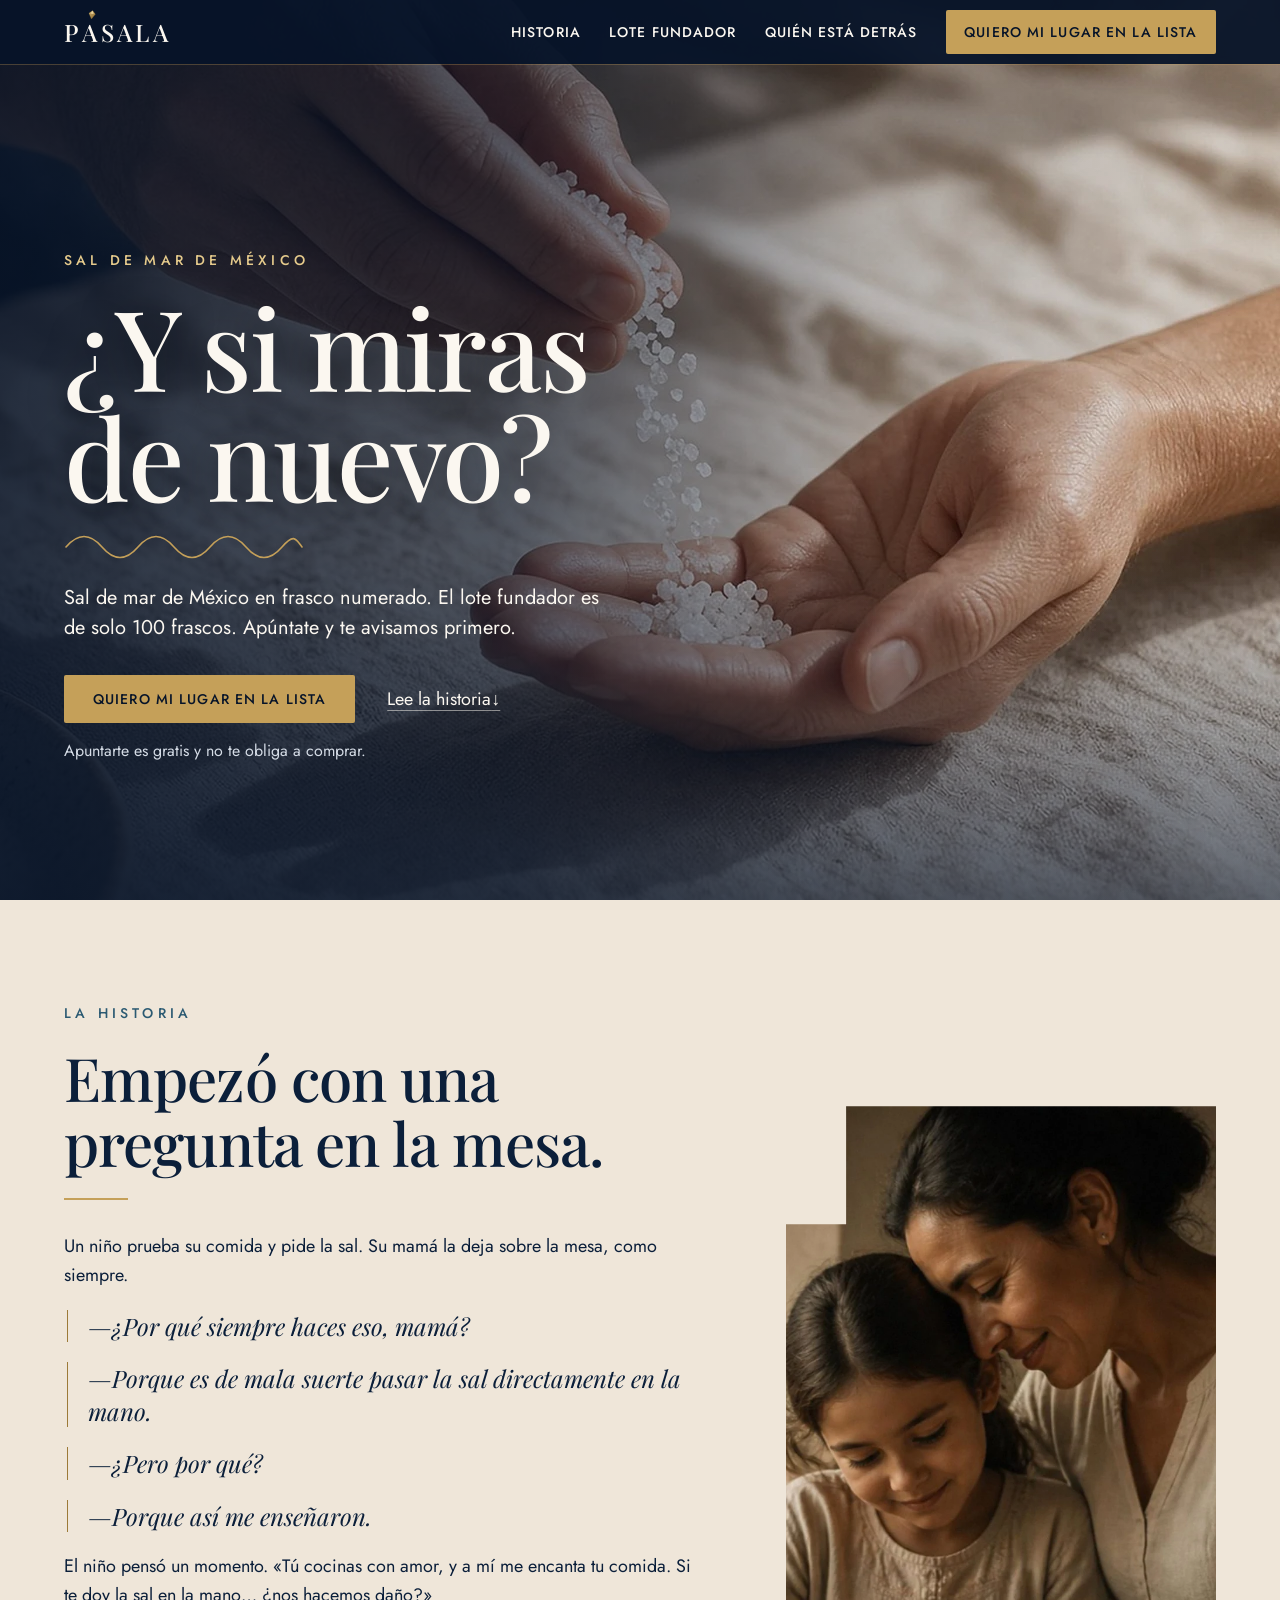
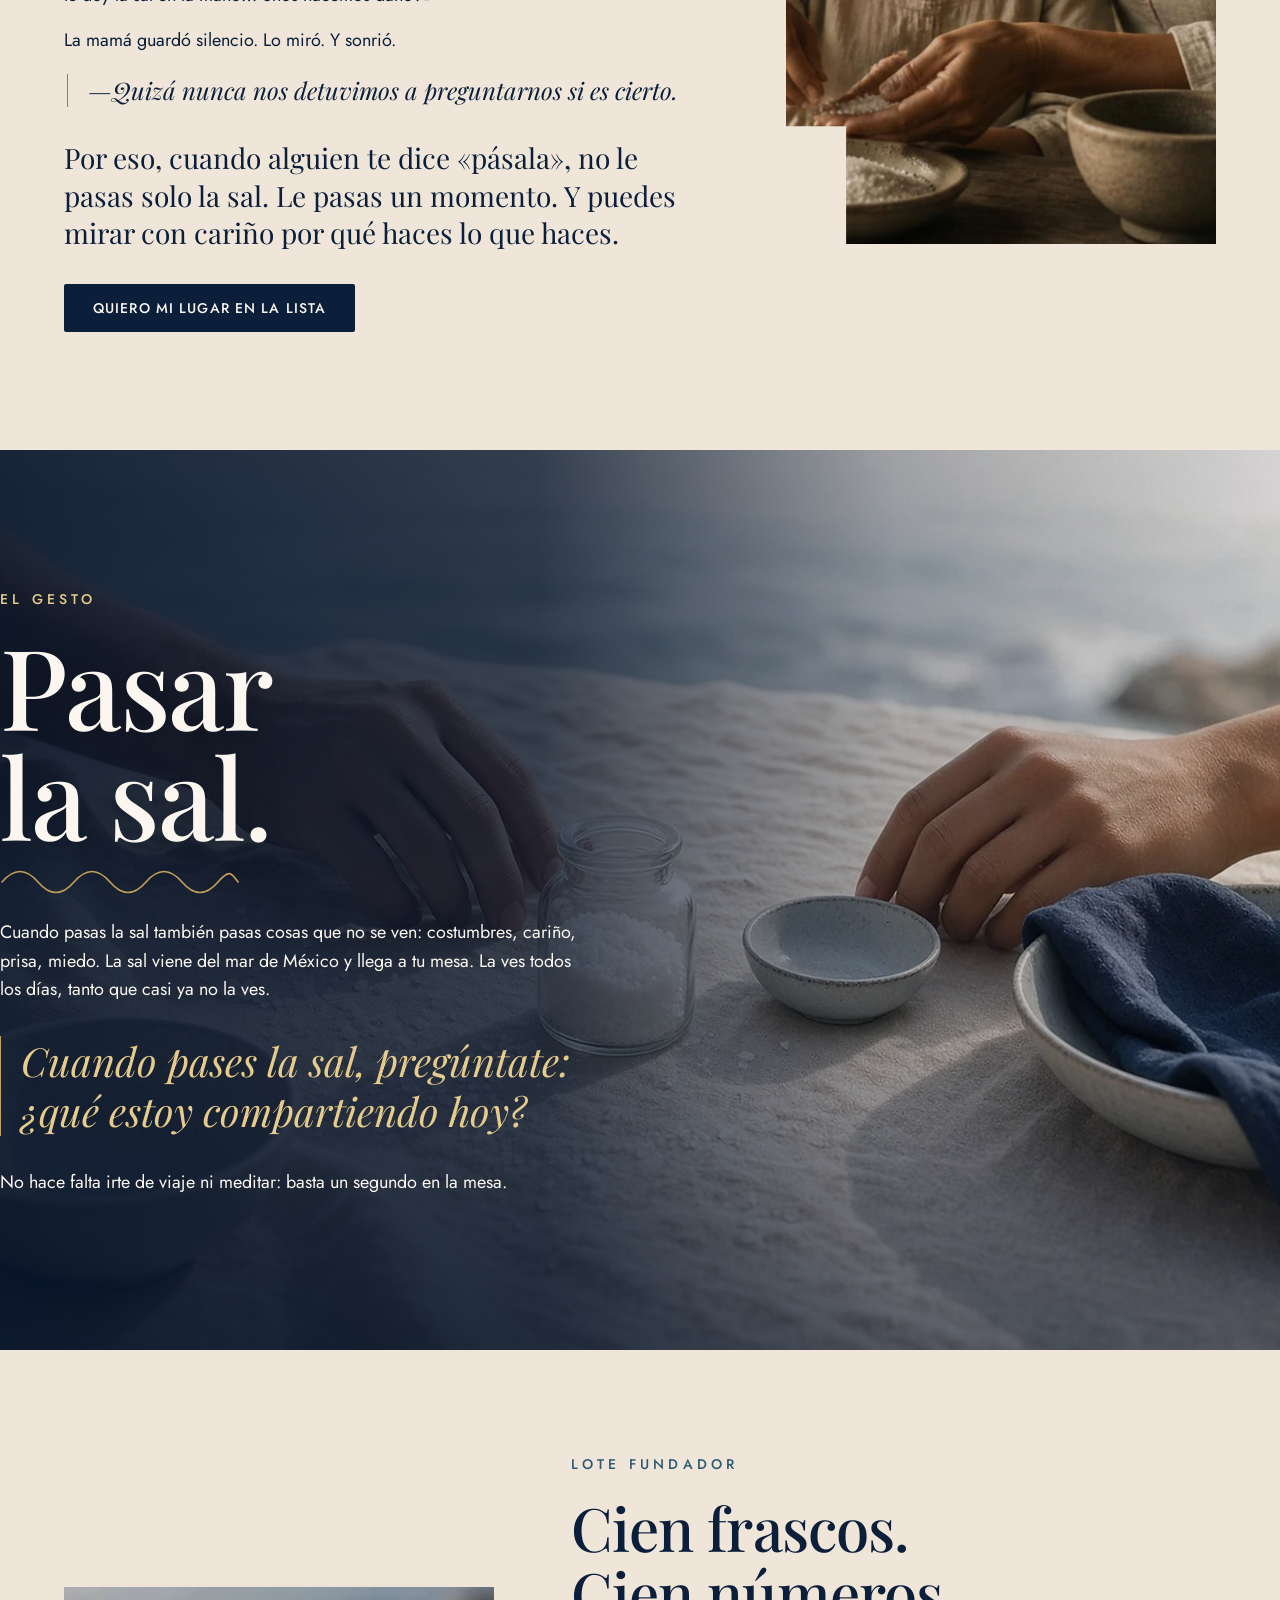
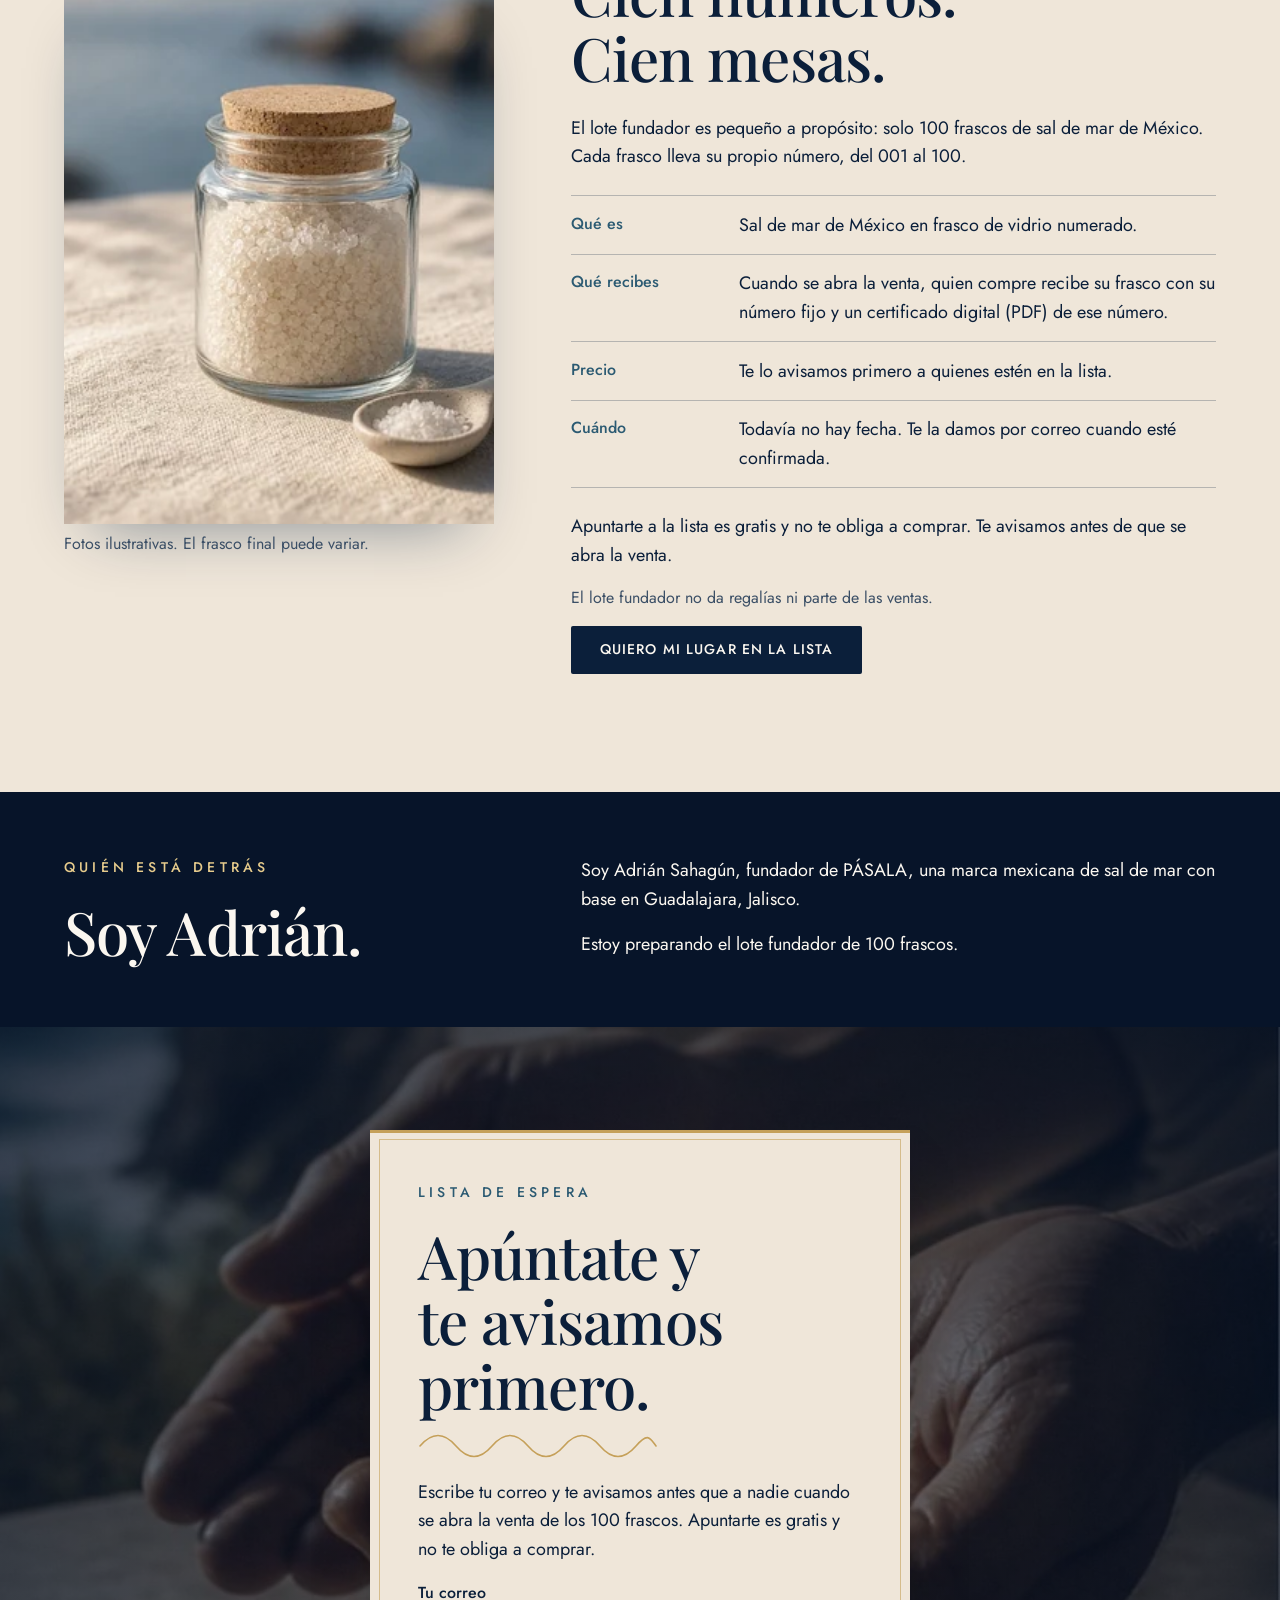
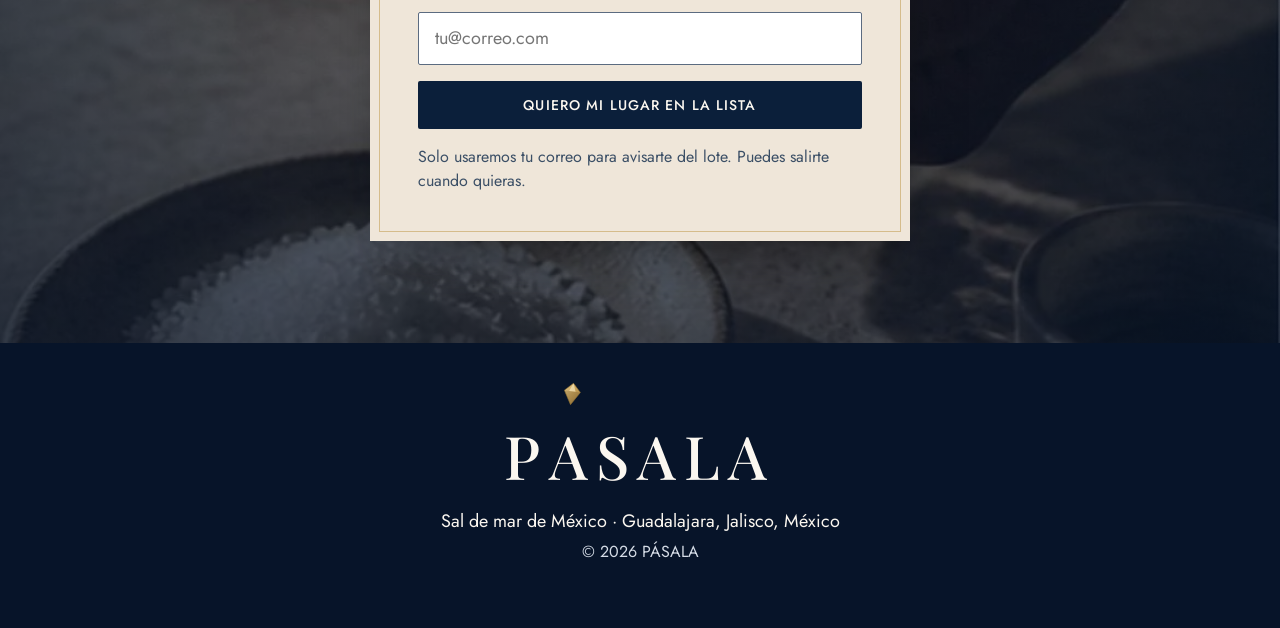
==== commit acf93565: "Landing v2" ====
--- a/index.html
+++ b/index.html
@@ -1,86 +1,103 @@
 <!DOCTYPE html>
-<html lang="es-MX">
+<html lang="es-MX" class="no-js">
 <head>
 <meta charset="UTF-8" />
 <meta name="viewport" content="width=device-width, initial-scale=1, viewport-fit=cover" />
-<title>PÁSALA · Sal de mar de México — ¿Y si miras de nuevo?</title>
-<meta name="description" content="PÁSALA: sal de mar de México. Una sal para la mesa y un gesto para recordar que todavía puedes elegir. Lista de espera del Lote Fundador." />
+<script>document.documentElement.className=document.documentElement.className.replace('no-js','js');</script>
+<title>PÁSALA · Sal de mar de México en frasco numerado</title>
+<meta name="description" content="PÁSALA: sal de mar de México en frasco numerado. Lote fundador de solo 100 frascos. Apúntate a la lista y te avisamos primero." />
+<meta name="robots" content="index, follow" />
 <meta name="theme-color" content="#0B1F3A" />
-<meta property="og:title" content="PÁSALA · ¿Y si miras de nuevo?" />
-<meta property="og:description" content="Sal de mar de México. Una sal para la mesa. Un gesto para recordar que todavía puedes elegir." />
+<link rel="canonical" href="https://adriansahagunm.github.io/pasala-landing/" />
+
 <meta property="og:type" content="website" />
 <meta property="og:locale" content="es_MX" />
-<!-- TODO: og:image / og:url cuando exista dominio -->
-<link rel="icon" href="data:image/svg+xml,%3Csvg xmlns='http://www.w3.org/2000/svg' viewBox='0 0 32 32'%3E%3Crect width='32' height='32' rx='16' fill='%230B1F3A'/%3E%3Cpath d='M16 6l7 8-7 12-7-12z' fill='%23C5A059'/%3E%3C/svg%3E" />
+<meta property="og:site_name" content="PÁSALA" />
+<meta property="og:url" content="https://adriansahagunm.github.io/pasala-landing/" />
+<meta property="og:title" content="PÁSALA · ¿Y si miras de nuevo?" />
+<meta property="og:description" content="Sal de mar de México en frasco numerado. Lote fundador de solo 100 frascos. Apúntate y te avisamos primero." />
+<meta property="og:image" content="https://adriansahagunm.github.io/pasala-landing/img/og.jpg" />
+<meta property="og:image:width" content="1200" />
+<meta property="og:image:height" content="630" />
+<meta property="og:image:alt" content="Una mano deja caer granos de sal de mar sobre otra mano abierta, sobre lino claro" />
+<meta name="twitter:card" content="summary_large_image" />
+<meta name="twitter:title" content="PÁSALA · ¿Y si miras de nuevo?" />
+<meta name="twitter:description" content="Sal de mar de México en frasco numerado. Lote fundador de solo 100 frascos. Apúntate y te avisamos primero." />
+<meta name="twitter:image" content="https://adriansahagunm.github.io/pasala-landing/img/og.jpg" />
+
+<link rel="icon" href="favicon.svg" type="image/svg+xml" />
+<link rel="icon" href="favicon-32.png" sizes="32x32" type="image/png" />
+<link rel="apple-touch-icon" href="apple-touch-icon.png" />
 <link rel="preload" href="fonts/playfair.woff2" as="font" type="font/woff2" crossorigin />
 <link rel="preload" href="fonts/jost.woff2" as="font" type="font/woff2" crossorigin />
 <link rel="stylesheet" href="styles.css" />
+<script type="application/ld+json">
+{"@context":"https://schema.org","@type":"Organization","name":"PÁSALA","url":"https://adriansahagunm.github.io/pasala-landing/","logo":"https://adriansahagunm.github.io/pasala-landing/apple-touch-icon.png","description":"Marca mexicana de sal de mar con base en Guadalajara, Jalisco.","founder":{"@type":"Person","name":"Adrián Sahagún"},"address":{"@type":"PostalAddress","addressLocality":"Guadalajara","addressRegion":"Jalisco","addressCountry":"MX"}}
+</script>
 </head>
 <body>
 
-<a class="skip" href="#lista">Ir a la lista de espera</a>
-
-<!-- ============ 0 · NAV ============ -->
+<a class="skip" href="#contenido">Ir al contenido</a>
+
 <header class="nav" id="nav">
-  <a class="brand" href="#inicio" aria-label="PÁSALA — inicio">
+  <a class="brand" href="#inicio" aria-label="PÁSALA, inicio">
     <span class="brand__word" aria-hidden="true">P<span class="brand__a">A<svg class="brand__gem" viewBox="0 0 20 22" aria-hidden="true"><use href="#gem"/></svg></span>SALA</span>
   </a>
   <nav class="nav__links" id="navlinks" aria-label="Principal">
-    <a href="#historia">La historia</a>
-    <a href="#gesto">El gesto</a>
-    <a href="#fundador">Lote fundador</a>
-    <a href="#lista">Lista de espera</a>
-    <a href="#contacto">Contacto</a>
+    <a href="#historia">Historia</a>
+    <a href="#lote">Lote fundador</a>
+    <a href="#quien">Quién está detrás</a>
+    <a class="btn btn--gold btn--sm nav__cta" href="#lista">Quiero mi lugar en la lista</a>
   </nav>
-  <a class="btn btn--gold btn--sm nav__cta" href="#lista">Unirme a la lista</a>
-  <button class="nav__toggle" id="navtoggle" aria-label="Abrir menú" aria-expanded="false" aria-controls="navlinks"><span></span><span></span></button>
+  <button class="nav__toggle" id="navtoggle" type="button" aria-label="Abrir menú" aria-expanded="false" aria-controls="navlinks"><span></span><span></span></button>
 </header>
 
-<!-- SVG symbols -->
-<svg width="0" height="0" style="position:absolute" aria-hidden="true">
+<svg width="0" height="0" style="position:absolute" aria-hidden="true" focusable="false">
   <defs>
     <linearGradient id="goldg" x1="0" y1="0" x2="1" y2="1">
       <stop offset="0" stop-color="#E6CB8C"/><stop offset=".5" stop-color="#C5A059"/><stop offset="1" stop-color="#9C7A38"/>
     </linearGradient>
+    <symbol id="wave" viewBox="0 0 240 24">
+      <path d="M2 12 C 14 -2, 26 -2, 38 12 S 62 26, 74 12 S 98 -2, 110 12 S 134 26, 146 12 S 170 -2, 182 12 S 206 26, 218 12 S 232 4, 238 12" fill="none" stroke="currentColor" stroke-width="1.6" stroke-linecap="round"/>
+    </symbol>
     <symbol id="gem" viewBox="0 0 20 22">
       <path d="M10 1l7.5 7.5L10 21 2.5 8.5z" fill="url(#goldg)"/>
       <path d="M10 1l3 7.5H7z" fill="#F3E3B5" opacity=".75"/>
       <path d="M2.5 8.5H17.5L10 21z" fill="#000" opacity=".12"/>
       <path d="M10 1l7.5 7.5L10 21 2.5 8.5z" fill="none" stroke="#8A6A2C" stroke-width=".5"/>
     </symbol>
-    <symbol id="wave" viewBox="0 0 240 24">
-      <path d="M2 12 C 14 -2, 26 -2, 38 12 S 62 26, 74 12 S 98 -2, 110 12 S 134 26, 146 12 S 170 -2, 182 12 S 206 26, 218 12 S 232 4, 238 12" fill="none" stroke="currentColor" stroke-width="1.6" stroke-linecap="round"/>
-    </symbol>
   </defs>
 </svg>
 
-<main id="inicio">
-
-<!-- ============ 1 · HERO ============ -->
-<section class="hero photo dark" id="hero" aria-label="Inicio">
-  <div class="photo__img" data-parallax="0.12"><img src="img/gesto.jpg" alt="Una mano deja caer granos de sal de mar sobre otra mano abierta, sobre lino claro" fetchpriority="high" /></div>
-  <div class="photo__veil hero__veil"></div>
+<main id="contenido">
+
+<!-- 1 · HERO -->
+<section class="hero dark" id="inicio" aria-labelledby="h-hero">
+  <picture class="hero__pic">
+    <source type="image/webp" srcset="img/hero-hands-640.webp 640w, img/hero-hands-1080.webp 1080w, img/hero-hands-1600.webp 1600w, img/hero-hands-2560.webp 2560w" sizes="100vw" />
+    <img src="img/hero-hands-1600.jpg" srcset="img/hero-hands-640.jpg 640w, img/hero-hands-1080.jpg 1080w, img/hero-hands-1600.jpg 1600w, img/hero-hands-2560.jpg 2560w" sizes="100vw" width="2560" height="1440" alt="Una mano deja caer granos de sal de mar gruesa sobre otra mano abierta, sobre lino claro" fetchpriority="high" decoding="async" />
+  </picture>
+  <div class="hero__veil"></div>
   <div class="hero__inner wrap">
-    <p class="eyebrow reveal" style="--d:.1s">Sal de mar de México</p>
-    <h1 class="hero__title reveal" style="--d:.25s">¿Y si miras<br />de nuevo?</h1>
-    <svg class="wave wave--hero reveal" style="--d:.45s" aria-hidden="true"><use href="#wave"/></svg>
-    <p class="hero__lead reveal" style="--d:.55s">Una sal para la mesa. Un gesto para recordar que todavía puedes elegir.</p>
-    <div class="hero__cta reveal" style="--d:.75s">
-      <a class="btn btn--gold" href="#lista">Quiero entrar a la lista</a>
-      <a class="link-soft" href="#historia">Conoce la historia <span aria-hidden="true">↓</span></a>
-    </div>
-    <p class="micro reveal" style="--d:.9s">Lote fundador de 100 piezas · Lugares limitados</p>
-  </div>
-  <a class="scrollcue" href="#historia" aria-label="Bajar"><span></span></a>
-</section>
-
-<!-- ============ 2 · LA HISTORIA ============ -->
-<section class="story paper" id="historia">
+    <p class="eyebrow">Sal de mar de México</p>
+    <h1 id="h-hero">¿Y si miras<br />de nuevo?</h1>
+    <svg class="wave wave--hero" aria-hidden="true"><use href="#wave"/></svg>
+    <p class="lead hero__lead">Sal de mar de México en frasco numerado. El lote fundador es de solo 100 frascos. Apúntate y te avisamos primero.</p>
+    <div class="hero__cta">
+      <a class="btn btn--gold" href="#lista">Quiero mi lugar en la lista</a>
+      <a class="link-soft" href="#historia">Lee la historia <span aria-hidden="true">↓</span></a>
+    </div>
+    <p class="note hero__note">Apuntarte es gratis y no te obliga a comprar.</p>
+  </div>
+</section>
+
+<!-- 2 · HISTORIA -->
+<section class="story paper sec" id="historia" aria-labelledby="h-historia">
   <div class="story__grid wrap">
     <div class="story__text">
-      <p class="eyebrow eyebrow--slate reveal">De dónde viene esto</p>
-      <h2 class="h-display reveal">Empezó con una pregunta en la mesa.</h2>
-      <span class="rule reveal"></span>
+      <p class="eyebrow eyebrow--dark reveal">La historia</p>
+      <h2 id="h-historia" class="reveal">Empezó con una pregunta en la mesa.</h2>
+      <span class="rule reveal" aria-hidden="true"></span>
       <div class="dialogue">
         <p class="reveal">Un niño prueba su comida y pide la sal. Su mamá la deja sobre la mesa, como siempre.</p>
         <p class="line reveal">—¿Por qué siempre haces eso, mamá?</p>
@@ -91,234 +108,122 @@
         <p class="reveal">La mamá guardó silencio. Lo miró. Y sonrió.</p>
         <p class="line reveal">—Quizá nunca nos detuvimos a preguntarnos si es cierto.</p>
       </div>
-      <p class="story__close serif reveal">Desde ese día, cada vez que alguien dice «pásala», ya no es solamente la sal. Es una pequeña invitación a <em>mirar de nuevo</em>.</p>
-      <p class="reveal"><span class="ph" title="Placeholder: enlace al Archivo / Historias PÁSALA cuando exista">Leer la historia completa → [URL Archivo / Historias PÁSALA, cuando exista]</span></p>
-    </div>
-    <figure class="story__photo reveal-img">
-      <img src="img/historia.jpg" alt="Una madre sonríe mientras su hija toca granos de sal gruesa en un plato de cerámica sobre una mesa de madera" loading="lazy" />
+      <p class="story__close reveal">Por eso, cuando alguien te dice «pásala», no le pasas solo la sal. Le pasas un momento. Y puedes mirar con cariño por qué haces lo que haces.</p>
+      <p class="reveal"><a class="btn btn--navy" href="#lista">Quiero mi lugar en la lista</a></p>
+    </div>
+    <figure class="story__photo reveal">
+      <picture>
+        <source type="image/webp" srcset="img/historia-480.webp 480w, img/historia-800.webp 800w, img/historia-1027.webp 1027w" sizes="(min-width:900px) 40vw, 90vw" />
+        <img src="img/historia-800.jpg" srcset="img/historia-480.jpg 480w, img/historia-800.jpg 800w, img/historia-1027.jpg 1027w" sizes="(min-width:900px) 40vw, 90vw" width="1027" height="1620" alt="Una mamá sonríe con la mejilla apoyada en la cabeza de su hija, que toca con los dedos granos de sal gruesa en un plato de cerámica sobre una mesa de madera" loading="lazy" decoding="async" />
+      </picture>
     </figure>
   </div>
 </section>
 
-<!-- ============ 3 · LA SAL, LA PAUSA ============ -->
-<section class="pause photo dark" id="sal">
-  <div class="photo__img" data-parallax="0.1"><img src="img/dusk-cierre.jpg" alt="" loading="lazy" /></div>
-  <div class="photo__veil pause__veil"></div>
-  <div class="wrap pause__inner">
-    <p class="eyebrow reveal">¿Por qué la sal?</p>
-    <h2 class="h-display h-display--light reveal">Porque siempre ha estado ahí.</h2>
-    <p class="pause__lead reveal">Viene de un origen. Se transforma. Viaja. Pasa de mano en mano. Llega a nuestra mesa. La vemos todos los días… y muchas veces dejamos de verla.</p>
-    <p class="pause__quote serif reveal">La sal no transforma a nadie. Nos recuerda que podemos hacerlo nosotros.</p>
-    <ol class="cards">
-      <li class="card reveal" style="--d:.05s">
-        <span class="card__n">01</span>
-        <h3>Origen</h3>
-        <p>Sal de mar de México.</p>
-        <p class="card__ph"><span class="ph" title="Placeholder: origen exacto / salinera">[Origen exacto / salinera: confirmar cuando esté cerrado el proveedor]</span></p>
-      </li>
-      <li class="card reveal" style="--d:.18s">
-        <span class="card__n">02</span>
-        <h3>Mesa</h3>
-        <p>Hecha para estar a la vista, para compartirse, para usarse cada día.</p>
-      </li>
-      <li class="card reveal" style="--d:.31s">
-        <span class="card__n">03</span>
-        <h3>Pausa</h3>
-        <p>Un instante pequeño, en tus manos, para elegir cómo quieres vivir lo que sigue.</p>
-      </li>
-    </ol>
-  </div>
-</section>
-
-<!-- ============ 4 · EL GESTO ============ -->
-<section class="gesture photo dark" id="gesto">
-  <div class="photo__img" data-parallax="0.12"><img src="img/mesa.jpg" alt="Dos personas comparten una mesa junto al mar; un frasco de vidrio con sal gruesa entre sus manos" loading="lazy" /></div>
-  <div class="photo__veil gesture__veil"></div>
-  <div class="wrap gesture__inner">
+<!-- 3 · EL GESTO -->
+<section class="gesture dark" id="gesto" aria-labelledby="h-gesto">
+  <picture class="gesture__pic">
+      <source type="image/webp" srcset="img/mesa-640.webp 640w, img/mesa-1080.webp 1080w, img/mesa-1600.webp 1600w, img/mesa-2560.webp 2560w" sizes="100vw" />
+      <img src="img/mesa-1080.jpg" srcset="img/mesa-640.jpg 640w, img/mesa-1080.jpg 1080w, img/mesa-1600.jpg 1600w, img/mesa-2560.jpg 2560w" sizes="100vw" width="2560" height="1440" alt="Dos personas acercan las manos a un frasco de vidrio con sal gruesa sobre una mesa con mantel de lino, frente al mar" loading="lazy" decoding="async" />
+    </picture>
+  <div class="gesture__veil"></div>
+  <div class="gesture__text wrap sec">
     <p class="eyebrow reveal">El gesto</p>
-    <h2 class="gesture__title reveal">Pasar<br class="only-sm" /> la sal.</h2>
-    <p class="gesture__lead reveal">Pasamos la sal. Pero también pasamos historias, costumbres, creencias, valores, miedos, cuidado y amor.</p>
-    <p class="gesture__ask reveal">Por eso, cada vez que alguien te la pida, te invitamos a hacerte una sola pregunta:</p>
-    <p class="gesture__q serif reveal">¿Qué estás pasando?</p>
-
-    <ol class="steps" aria-label="Cuatro pasos">
-      <li class="reveal" style="--d:.05s"><span class="steps__dot">01</span><span class="steps__t">Parar</span></li>
-      <li class="reveal" style="--d:.18s"><span class="steps__dot">02</span><span class="steps__t">Mirar</span></li>
-      <li class="reveal" style="--d:.31s"><span class="steps__dot">03</span><span class="steps__t">Recordar</span></li>
-      <li class="reveal" style="--d:.44s"><span class="steps__dot steps__dot--out">04</span><span class="steps__t">Elegir</span></li>
-    </ol>
-
-    <p class="gesture__note reveal">No necesitas escapar de la vida para encontrar un momento así. Está aquí: en la mesa, en tus manos, en este instante.</p>
-    <p class="gesture__close serif reveal">No venimos a decirte qué mirar. Venimos a invitarte a mirar de nuevo.</p>
-  </div>
-</section>
-
-<!-- ============ 5 · LO QUE ESTAMOS CONSTRUYENDO ============ -->
-<section class="build paper" id="construimos">
-  <div class="build__grid wrap">
-    <div class="build__text">
-      <p class="eyebrow eyebrow--slate reveal">Lo que estamos</p>
-      <h2 class="h-display h-display--xl reveal">construyendo</h2>
-      <span class="rule reveal"></span>
-      <ul class="flow">
-        <li class="reveal" style="--d:.05s"><b>Origen</b><span>nacemos de la sal del mar y de nuestra gente</span></li>
-        <li class="reveal" style="--d:.15s"><b>Conexión</b><span>creamos puentes que unen historias y comunidades</span></li>
-        <li class="reveal" style="--d:.25s"><b>Elección</b><span>elegimos hacer las cosas con intención</span></li>
-        <li class="reveal" style="--d:.35s"><b>Libertad</b><span>dejamos espacio para que cada historia sea tuya</span></li>
-      </ul>
-      <p class="build__close reveal">Una marca de sal.<br />Un ritual para compartir.<br />Una invitación a crear juntos.</p>
-    </div>
-    <figure class="build__photo reveal-img">
-      <img src="img/construyendo.jpg" alt="Una mano deja caer sal gruesa en un cuenco de cerámica frente a una costa desenfocada" loading="lazy" />
+    <h2 id="h-gesto" class="reveal">Pasar<br />la sal.</h2>
+    <svg class="wave reveal" aria-hidden="true"><use href="#wave"/></svg>
+    <p class="reveal">Cuando pasas la sal también pasas cosas que no se ven: costumbres, cariño, prisa, miedo. La sal viene del mar de México y llega a tu mesa. La ves todos los días, tanto que casi ya no la ves.</p>
+    <p class="gesture__q reveal">Cuando pases la sal, pregúntate: ¿qué estoy compartiendo hoy?</p>
+    <p class="reveal">No hace falta irte de viaje ni meditar: basta un segundo en la mesa.</p>
+  </div>
+</section>
+
+<!-- 4 · LOTE FUNDADOR -->
+<section class="lot paper sec" id="lote" aria-labelledby="h-lote">
+  <div class="lot__grid wrap">
+    <figure class="lot__photo reveal">
+      <picture>
+        <source type="image/webp" srcset="img/jar-640.webp 640w, img/jar-1080.webp 1080w, img/jar-1600.webp 1600w" sizes="(min-width:900px) 45vw, 90vw" />
+        <img src="img/jar-1080.jpg" srcset="img/jar-640.jpg 640w, img/jar-1080.jpg 1080w, img/jar-1600.jpg 1600w" sizes="(min-width:900px) 45vw, 90vw" width="2560" height="1440" alt="Frasco de vidrio con sal de mar gruesa y tapa de corcho, sobre un mantel de lino, junto a una cucharita" loading="lazy" decoding="async" />
+      </picture>
+      <figcaption class="note">Fotos ilustrativas. El frasco final puede variar.</figcaption>
     </figure>
-  </div>
-</section>
-
-<!-- ============ 6 · LOTE FUNDADOR ============ -->
-<section class="founder photo dark" id="fundador">
-  <div class="photo__img photo__img--soft" data-parallax="0.08"><img src="img/hero-jar.jpg" alt="" loading="lazy" /></div>
-  <div class="photo__veil founder__veil"></div>
-  <div class="wrap founder__inner">
-    <div class="founder__head">
-      <p class="eyebrow reveal">Lote fundador · 100 piezas</p>
-      <h2 class="h-display h-display--light reveal">Cien frascos.<br />Cien números.<br />Cien mesas.</h2>
-      <p class="founder__lead reveal">La primera edición de PÁSALA es pequeña a propósito. Cada pieza lleva un <b>número fijo del 001 al 100</b> y es parte de la primera historia de la marca.</p>
-    </div>
-
-    <div class="founder__panel reveal">
-      <div class="seal" aria-label="Sello Nº 001 a 100"><span>Nº</span><b>001–100</b></div>
-      <h3 class="panel__h">Ficha</h3>
-      <ul class="spec">
-        <li>Sal de mar de México</li>
-        <li>Frasco de vidrio de aprox. 250 ml <span class="ph" title="Placeholder: medida real">[ml vs. g del contenido neto: confirmar con ficha técnica]</span></li>
-        <li>Numeración individual 001–100</li>
-        <li>Certificado digital de tu número <span class="ph" title="Placeholder">[en PDF, con un mensaje corto]</span></li>
-        <li>Edición limitada · una sola tirada <span class="ph">[confirmar]</span></li>
-      </ul>
-      <p class="fine">Imagen ilustrativa. <span class="ph">[foto / render final del frasco cuando exista]</span></p>
-    </div>
-
-    <div class="founder__panel founder__panel--incl reveal" style="--d:.15s">
-      <h3 class="panel__h">Lo que incluye ser Fundador</h3>
-      <ol class="incl">
-        <li><b>Tu número fijo</b> y tu certificado.</li>
-        <li><b>Tu ficha en el Archivo de lo que Pasamos</b> — tu nombre y tu historia, con tu firma.</li>
-        <li><b>Primer lote de la Edición Fundadora</b>, cuando esté listo.</li>
-        <li><b>Precio congelado de por vida</b> dentro del Círculo PÁSALA, cuando abra.</li>
-        <li><b>Para los primeros 100:</b> voto en la pregunta del mes, un live privado de Fundadores y acceso anticipado a lanzamientos de envase. <span class="ph">[Confirmar beneficios finales de Ola 1 antes de publicar]</span></li>
-      </ol>
-      <dl class="meta">
-        <div><dt>Precio de lista fundador</dt><dd><span class="ph">[PRECIO — por definir]</span></dd></div>
-        <div><dt>Entrega estimada</dt><dd><span class="ph">[FECHA / plazo — por confirmar con proveedor]</span></dd></div>
+    <div class="lot__text">
+      <p class="eyebrow eyebrow--dark reveal">Lote fundador</p>
+      <h2 id="h-lote" class="reveal"><span>Cien frascos.</span> <span>Cien números.</span> <span>Cien mesas.</span></h2>
+      <p class="reveal">El lote fundador es pequeño a propósito: solo 100 frascos de sal de mar de México. Cada frasco lleva su propio número, del 001 al 100.</p>
+      <dl class="facts reveal">
+        <div><dt>Qué es</dt><dd>Sal de mar de México en frasco de vidrio numerado.</dd></div>
+        <div><dt>Qué recibes</dt><dd>Cuando se abra la venta, quien compre recibe su frasco con su número fijo y un certificado digital (PDF) de ese número.</dd></div>
+        <div><dt>Precio</dt><dd>Te lo avisamos primero a quienes estén en la lista.</dd></div>
+        <div><dt>Cuándo</dt><dd>Todavía no hay fecha. Te la damos por correo cuando esté confirmada.</dd></div>
       </dl>
-      <p class="fine">Los beneficios del Lote Fundador no incluyen regalías, participación en ventas ni membresía activa. <span class="ph">[Letra chica / política de entrega y devoluciones: confirmar con TyC de venta]</span></p>
-      <a class="btn btn--gold" href="#lista">Reservar mi lugar en la lista</a>
-    </div>
-  </div>
-</section>
-
-<!-- ============ 7 · LISTA DE ESPERA ============ -->
-<section class="waitlist photo dark" id="lista">
-  <div class="photo__img" data-parallax="0.1"><img src="img/manos.jpg" alt="" loading="lazy" /></div>
-  <div class="photo__veil waitlist__veil"></div>
+      <p class="reveal">Apuntarte a la lista es gratis y no te obliga a comprar. Te avisamos antes de que se abra la venta.</p>
+      <p class="note reveal">El lote fundador no da regalías ni parte de las ventas.</p>
+      <p class="reveal"><a class="btn btn--navy" href="#lista">Quiero mi lugar en la lista</a></p>
+    </div>
+  </div>
+</section>
+
+<!-- 5 · QUIÉN ESTÁ DETRÁS -->
+<section class="who dark sec sec--sm" id="quien" aria-labelledby="h-quien">
+  <div class="who__grid wrap">
+    <div>
+      <p class="eyebrow reveal">Quién está detrás</p>
+      <h2 id="h-quien" class="reveal">Soy Adrián.</h2>
+    </div>
+    <div class="reveal">
+      <p>Soy Adrián Sahagún, fundador de PÁSALA, una marca mexicana de sal de mar con base en Guadalajara, Jalisco.</p>
+      <p>Estoy preparando el lote fundador de 100 frascos.</p>
+    </div>
+  </div>
+</section>
+
+<!-- 6 · LISTA DE ESPERA -->
+<section class="waitlist dark sec" id="lista" aria-labelledby="h-lista">
+  <picture class="waitlist__pic">
+    <source type="image/webp" srcset="img/manos-480.webp 480w, img/manos-800.webp 800w, img/manos-1170.webp 1170w" sizes="100vw" />
+    <img src="img/manos-800.jpg" srcset="img/manos-480.jpg 480w, img/manos-800.jpg 800w, img/manos-1170.jpg 1170w" sizes="100vw" width="1170" height="1620" alt="" loading="lazy" decoding="async" />
+  </picture>
+  <div class="waitlist__veil"></div>
   <div class="wrap waitlist__inner">
     <div class="formcard paper-card reveal">
-      <p class="eyebrow eyebrow--slate">Lista de espera</p>
-      <h2 class="h-display">Guarda tu lugar en la mesa.</h2>
+      <p class="eyebrow eyebrow--dark">Lista de espera</p>
+      <h2 id="h-lista">Apúntate y te avisamos primero.</h2>
       <svg class="wave wave--gold" aria-hidden="true"><use href="#wave"/></svg>
-      <p class="formcard__lead">Déjanos tu correo y te avisamos primero, antes de que abra el Lote Fundador. Sin ruido. Solo lo importante.</p>
+      <p>Escribe tu correo y te avisamos antes que a nadie cuando se abra la venta de los 100 frascos. Apuntarte es gratis y no te obliga a comprar.</p>
 
       <form id="waitlist" novalidate autocomplete="on">
         <div class="field">
-          <label for="email">Correo electrónico <span class="req" aria-hidden="true">*</span></label>
-          <input id="email" name="email" type="email" inputmode="email" autocomplete="email" placeholder="tu@correo.com" required />
+          <label for="email">Tu correo</label>
+          <input id="email" name="email" type="email" inputmode="email" autocomplete="email" placeholder="tu@correo.com" required aria-describedby="email-err consent" />
           <small class="err" id="email-err" role="alert" hidden></small>
         </div>
-        <div class="field">
-          <label for="instagram">Instagram <span class="opt">(opcional)</span></label>
-          <div class="ig"><span aria-hidden="true">@</span><input id="instagram" name="instagram" type="text" inputmode="text" autocomplete="off" autocapitalize="off" placeholder="tu.usuario" pattern="[A-Za-z0-9._]{1,30}" /></div>
-          <small class="err" id="ig-err" role="alert" hidden></small>
-        </div>
-        <div class="field field--check">
-          <input id="consent" name="consent" type="checkbox" required />
-          <label for="consent">Acepto el <a href="#aviso" data-open-aviso>Aviso de Privacidad</a> y deseo recibir avisos del lanzamiento de PÁSALA. <span class="req" aria-hidden="true">*</span></label>
-          <small class="err" id="consent-err" role="alert" hidden></small>
-        </div>
-        <!-- honeypot anti-bots -->
         <input class="hp" type="text" name="website" tabindex="-1" autocomplete="off" aria-hidden="true" />
-        <button class="btn btn--navy btn--block" type="submit" id="submitbtn">Quiero entrar a la lista</button>
-        <p class="form-error" id="form-error" role="alert" hidden>Algo no salió bien. Revisa tus datos e inténtalo de nuevo.</p>
+        <button class="btn btn--navy btn--block" type="submit" id="submitbtn">Quiero mi lugar en la lista</button>
+        <p class="note consent" id="consent">Solo usaremos tu correo para avisarte del lote. Puedes salirte cuando quieras.</p>
+        <p class="form-error" id="form-error" role="alert" hidden></p>
+        <noscript><p class="form-error">Para apuntarte necesitas activar JavaScript en tu navegador.</p></noscript>
       </form>
 
-      <div class="thanks" id="thanks" hidden tabindex="-1">
+      <div class="thanks" id="thanks" hidden tabindex="-1" role="status">
         <svg class="gem-lg" viewBox="0 0 20 22" aria-hidden="true"><use href="#gem"/></svg>
-        <p class="serif thanks__t">Gracias. Ya tienes un lugar en la mesa.</p>
-        <p>Te escribiremos pronto. Mientras tanto… <em>¿qué estás pasando?</em></p>
+        <p class="thanks__t">Listo. Te avisaremos por correo cuando se abra el lote.</p>
       </div>
-
-      <p class="devnote"><span class="ph">[PLACEHOLDER · sin backend aún] Por ahora tu registro se guarda solo en este navegador (localStorage). Conectar endpoint antes de publicar.</span></p>
-    </div>
-  </div>
-</section>
-
-<!-- ============ 8 · CONTACTO ============ -->
-<section class="contact photo dark" id="contacto">
-  <div class="photo__img photo__img--soft" data-parallax="0.06"><img src="img/dusk-manos.jpg" alt="" loading="lazy" /></div>
-  <div class="photo__veil contact__veil"></div>
-  <div class="wrap contact__grid">
-    <div>
-      <p class="eyebrow reveal">Hablemos</p>
-      <h2 class="h-display h-display--light reveal">¿Una pregunta, una alianza, una historia que quieras pasar?</h2>
-    </div>
-    <ul class="contact__list reveal">
-      <li><span>Correo</span><b class="ph">[correo de contacto — p. ej. hola@dominio]</b></li>
-      <li><span>WhatsApp</span><b class="ph">[número de WhatsApp Business]</b></li>
-      <li><span>Base</span><b>Guadalajara, Jalisco, México</b></li>
-      <li><span>Prensa y colaboraciones</span><b class="ph">[correo de prensa, si es distinto]</b></li>
-    </ul>
-  </div>
-</section>
-
-<!-- ============ 9 · REDES ============ -->
-<section class="social paper" id="redes">
-  <div class="wrap social__inner">
-    <p class="eyebrow eyebrow--slate reveal">Encuéntranos</p>
-    <ul class="social__list reveal">
-      <li><span class="ico" aria-hidden="true"><svg viewBox="0 0 24 24"><rect x="3.5" y="3.5" width="17" height="17" rx="5" fill="none" stroke="currentColor" stroke-width="1.5"/><circle cx="12" cy="12" r="4" fill="none" stroke="currentColor" stroke-width="1.5"/><circle cx="17" cy="7" r="1" fill="currentColor"/></svg></span><b>Instagram</b> <span class="ph">[@usuario]</span></li>
-      <li><span class="ico" aria-hidden="true"><svg viewBox="0 0 24 24"><path d="M14 8h2.5V5H14c-2.2 0-3.5 1.4-3.5 3.6V11H8v3h2.5v6h3v-6H16l.5-3h-3V9c0-.6.3-1 .9-1z" fill="none" stroke="currentColor" stroke-width="1.4" stroke-linejoin="round"/></svg></span><b>Facebook</b> <span class="ph">[URL de la página]</span></li>
-      <li><span class="ico" aria-hidden="true"><svg viewBox="0 0 24 24"><path d="M14 4v9.5a3.5 3.5 0 1 1-3.5-3.5M14 4c.4 2.4 2 3.8 4.5 4" fill="none" stroke="currentColor" stroke-width="1.5" stroke-linecap="round"/></svg></span><b>TikTok</b> <span class="ph">[@usuario]</span></li>
-    </ul>
-    <blockquote class="social__quote serif reveal">«Elegir desde el amor es libertad.»</blockquote>
+    </div>
   </div>
 </section>
 
 </main>
 
-<!-- ============ 10 · FOOTER ============ -->
-<footer class="footer">
+<footer class="footer dark">
   <div class="wrap footer__inner">
-    <div class="footer__brand">
-      <span class="brand__word brand__word--lg" aria-label="PÁSALA">P<span class="brand__a">A<svg class="brand__gem" viewBox="0 0 20 22" aria-hidden="true"><use href="#gem"/></svg></span>SALA</span>
-      <p>Sal de mar de México</p>
-      <p class="serif footer__tag">¿Y si miras de nuevo?</p>
-    </div>
-    <nav class="footer__legal" aria-label="Legal">
-      <a href="#aviso" data-open-aviso>Aviso de Privacidad</a>
-      <span class="ph">Términos y condiciones [cuando estén]</span>
-    </nav>
-    <p class="footer__copy">© 2026 <span class="ph">[RAZÓN SOCIAL]</span>. Todos los derechos reservados.</p>
+    <span class="brand__word brand__word--lg" role="img" aria-label="PÁSALA">P<span class="brand__a">A<svg class="brand__gem" viewBox="0 0 20 22" aria-hidden="true"><use href="#gem"/></svg></span>SALA</span>
+    <p>Sal de mar de México · Guadalajara, Jalisco, México</p>
+    <p class="note">© 2026 PÁSALA</p>
   </div>
 </footer>
 
-<!-- ============ AVISO DE PRIVACIDAD (placeholder) ============ -->
-<dialog class="modal" id="aviso" aria-labelledby="aviso-t">
-  <form method="dialog" class="modal__box">
-    <h2 id="aviso-t" class="serif">Aviso de Privacidad</h2>
-    <p><span class="ph">[PLACEHOLDER — Aviso de Privacidad pendiente de redacción y revisión legal (LFPDPPP). No se ha incluido texto legal en esta maqueta.]</span></p>
-    <p class="fine">Responsable: <span class="ph">[RAZÓN SOCIAL / NOMBRE]</span> · Domicilio: <span class="ph">[DOMICILIO COMPLETO]</span> · Contacto de privacidad: <span class="ph">[CORREO PARA PRIVACIDAD]</span></p>
-    <button class="btn btn--navy" value="cerrar">Cerrar</button>
-  </form>
-</dialog>
+<div class="sticky-cta" id="stickycta"><a class="btn btn--gold btn--block" href="#lista">Quiero mi lugar en la lista</a></div>
 
 <script src="main.js"></script>
 </body>
--- a/styles.css
+++ b/styles.css
@@ -1,293 +1,251 @@
-/* PÁSALA landing — estilo tomado del deck "PÁSALA Creator Deck" (Canva DAHWeJ6CtJ8)
-   Paleta: crema texturizada + azul noche + dorado (cristal de sal) + azul pizarra/acento.
-   Tipografía: Playfair Display (serif alto contraste ≈ títulos del deck) + Jost (sans geométrica ≈ cuerpo). */
+/* PÁSALA landing v2 · Playfair Display (títulos, citas, diálogo) + Jost (todo lo demás)
+   Escala tipográfica corta en variables. Cuerpo mínimo 16 px.
+   Mayúsculas SOLO en: navegación, botones y UN estilo de eyebrow. */
 @font-face{font-family:"Playfair Display";src:url(fonts/playfair.woff2) format("woff2");font-weight:400 900;font-style:normal;font-display:swap}
 @font-face{font-family:"Playfair Display";src:url(fonts/playfair-italic.woff2) format("woff2");font-weight:400 900;font-style:italic;font-display:swap}
 @font-face{font-family:"Jost";src:url(fonts/jost.woff2) format("woff2");font-weight:300 600;font-style:normal;font-display:swap}
 
 :root{
-  --cream:#EFE6D9;        /* fondo deck (≈ 239,230,217) */
-  --cream-2:#E8DED2;
-  --navy:#0B1F3A;         /* azul noche del deck / perfiles */
+  /* paleta */
+  --cream:#EFE6D9;
+  --navy:#0B1F3A;
   --navy-deep:#071429;
-  --navy-ink:#05203F;     /* texto sobre crema (≈ 5,29,64) */
-  --slate:#4A7C92;        /* acento azul pizarra del deck */
-  --slate-soft:#6D87A1;
+  --slate:#2B5A72;       /* pizarra oscurecida: 6.05:1 sobre crema (antes #4A7C92 = 3.70:1) */
+  --ink-soft:#3B4F66;    /* texto secundario sobre crema: 6.8:1 */
   --gold:#C5A059;
   --gold-hi:#E6CB8C;
-  --gold-lo:#9C7A38;
-  --terra:#B8704F;
   --white:#FBF7F0;
+  --error:#8A3B1E;       /* 6.2:1 sobre crema */
+
+  /* familias (solo 2) */
   --serif:"Playfair Display",Georgia,"Times New Roman",serif;
   --sans:"Jost","Helvetica Neue",Arial,sans-serif;
+
+  /* escala tipográfica: 9 tamaños (editorial: titulares grandes, itálica Playfair en citas) */
+  --fs-caps:.875rem;                               /* 14 · nav, botones, eyebrow (mayúsculas) */
+  --fs-sm:1rem;                                    /* 16 · notas, etiquetas */
+  --fs-body:1.125rem;                              /* 18 · texto */
+  --fs-lead:1.25rem;                               /* 20 · subtítulo */
+  --fs-h3:1.5rem;                                  /* 24 · diálogo, logotipo, frase de gracias */
+  --fs-quote:1.75rem;                              /* 28 · cierre de historia, menú móvil */
+  --fs-ask:clamp(1.75rem,1rem + 2.4vw,2.5rem);     /* 28–40 · la pregunta del gesto (itálica) */
+  --fs-h2:clamp(2.25rem,1.3rem + 3.6vw,3.75rem);   /* 36–60 · titulares de sección y logotipo del pie */
+  --fs-h1:clamp(3rem,1.2rem + 8vw,7rem);           /* 48–112 · hero y "Pasar la sal." */
+  --fs-brand:var(--fs-h2);
+
+  /* pesos: solo 400 y 500 */
+  --w:400;--w-md:500;
+
+  /* espaciado: 2 paddings de sección */
+  --sec:clamp(4rem,8vw,6.5rem);
+  --sec-sm:clamp(3rem,5vw,4rem);
+  --pad:clamp(1.25rem,5vw,4rem);
+  --nav-h:64px;
   --ease:cubic-bezier(.22,.7,.2,1);
-  --pad:clamp(1.25rem,5vw,4rem);
 }
 *,*::before,*::after{box-sizing:border-box}
-html{scroll-behavior:smooth;-webkit-text-size-adjust:100%}
-body{margin:0;background:var(--navy);color:var(--navy-ink);font-family:var(--sans);font-weight:400;font-size:clamp(1rem,.95rem + .25vw,1.125rem);line-height:1.65;-webkit-font-smoothing:antialiased;overflow-x:hidden}
-img{max-width:100%;display:block}
+html{scroll-behavior:smooth;-webkit-text-size-adjust:100%;scroll-padding-top:var(--nav-h)}
+body{margin:0;background:var(--navy);color:var(--navy);font-family:var(--sans);font-weight:var(--w);font-size:var(--fs-body);line-height:1.6;-webkit-font-smoothing:antialiased}
+img{max-width:100%;display:block;height:auto}
 a{color:inherit}
-h1,h2,h3{margin:0;font-family:var(--serif);font-weight:500;line-height:1.08}
+h1,h2{margin:0;font-family:var(--serif);font-weight:var(--w-md);line-height:1.08;letter-spacing:-.015em;text-wrap:balance}
+h1{font-size:var(--fs-h1);line-height:.98;letter-spacing:-.02em}
+h2{font-size:var(--fs-h2)}
 p{margin:0 0 1rem}
-.serif{font-family:var(--serif)}
-.wrap{width:min(100% - 2*var(--pad),1200px);margin-inline:auto}
-.skip{position:absolute;left:-999px;top:0;background:var(--gold);color:var(--navy);padding:.6rem 1rem;z-index:100}
+.wrap{width:min(100% - 2*var(--pad),1180px);margin-inline:auto}
+.skip{position:absolute;left:-999px;top:0;background:var(--gold);color:var(--navy-deep);padding:.75rem 1rem;z-index:100;font-weight:var(--w-md)}
 .skip:focus{left:1rem;top:1rem}
-:focus-visible{outline:2px solid var(--gold);outline-offset:3px}
-
-/* ---------- placeholders (visibles a propósito) ---------- */
-.ph{background:repeating-linear-gradient(135deg,rgba(197,160,89,.20) 0 6px,rgba(197,160,89,.10) 6px 12px);border:1px dashed var(--gold);border-radius:4px;padding:.05em .4em;font-style:normal;font-weight:400;font-size:.92em;color:inherit;box-decoration-break:clone;-webkit-box-decoration-break:clone}
-.paper .ph,.paper-card .ph{color:#6b4e12;background:repeating-linear-gradient(135deg,rgba(197,160,89,.22) 0 6px,rgba(197,160,89,.10) 6px 12px)}
-.dark .ph{color:var(--gold-hi)}
-
-/* ---------- textura papel (crema del deck) ---------- */
-.paper,.paper-card{background-color:var(--cream);background-image:
-  radial-gradient(ellipse at 15% 0%,rgba(255,255,255,.45),transparent 55%),
-  url("data:image/svg+xml,%3Csvg xmlns='http://www.w3.org/2000/svg' width='220' height='220'%3E%3Cfilter id='n'%3E%3CfeTurbulence type='fractalNoise' baseFrequency='.85' numOctaves='2' stitchTiles='stitch'/%3E%3CfeColorMatrix values='0 0 0 0 .35 0 0 0 0 .28 0 0 0 0 .2 0 0 0 .09 0'/%3E%3C/filter%3E%3Crect width='100%25' height='100%25' filter='url(%23n)'/%3E%3C/svg%3E")}
-
-/* ---------- tipografía ---------- */
-.eyebrow{font-family:var(--sans);font-size:.74rem;font-weight:500;letter-spacing:.34em;text-transform:uppercase;color:var(--gold-hi);margin-bottom:1.4rem}
-.eyebrow--slate{color:var(--slate)}
-.h-display{font-size:clamp(2.1rem,1.2rem + 4.2vw,4.1rem);letter-spacing:-.01em;color:var(--navy-ink);text-wrap:balance}
-.h-display--xl{font-size:clamp(2.7rem,1rem + 8vw,6.4rem);text-transform:uppercase;letter-spacing:.005em;line-height:.95}
-.h-display--light{color:var(--white)}
-.rule{display:block;width:64px;height:1.5px;background:var(--navy-ink);margin:1.6rem 0 2rem;transform-origin:left}
-.wave{width:clamp(150px,22vw,240px);height:24px;color:var(--gold);display:block}
+
+/* foco visible (navy sobre claro, dorado claro sobre oscuro) */
+:focus-visible{outline:3px solid var(--navy);outline-offset:3px;border-radius:2px}
+.dark :focus-visible,.nav :focus-visible,.sticky-cta :focus-visible{outline-color:var(--gold-hi)}
+
+.paper,.paper-card{background:var(--cream)}
+.dark{color:var(--white)}
+.sec{padding-block:var(--sec)}
+.sec--sm{padding-block:var(--sec-sm)}
+
+/* ---------- texto ---------- */
+.eyebrow{font-family:var(--sans);font-size:var(--fs-caps);font-weight:var(--w-md);letter-spacing:.3em;text-transform:uppercase;color:var(--gold-hi);margin:0 0 1.25rem}
+.eyebrow--dark{color:var(--slate)}
+.lead{font-size:var(--fs-lead);line-height:1.5}
+.note{font-size:var(--fs-sm);color:var(--ink-soft);line-height:1.5}
+.dark .note{color:#D5DCE6}
+.paper-card .note{color:var(--ink-soft)}
+.rule{display:block;width:64px;height:2px;background:var(--gold);margin:1.5rem 0 2rem}
+.wave{width:clamp(150px,22vw,240px);height:24px;color:var(--gold);display:block;margin:1.25rem 0 1.5rem}
+.wave--gold{margin:.75rem 0 1.25rem}
 
 /* ---------- botones ---------- */
-.btn{display:inline-flex;align-items:center;justify-content:center;gap:.6rem;font-family:var(--sans);font-weight:500;font-size:.85rem;letter-spacing:.16em;text-transform:uppercase;text-decoration:none;padding:1.05rem 2rem;border-radius:2px;border:1px solid transparent;cursor:pointer;transition:transform .5s var(--ease),background .4s,color .4s,box-shadow .5s var(--ease)}
-.btn--gold{background:linear-gradient(135deg,var(--gold-hi),var(--gold) 55%,var(--gold-lo));color:var(--navy-deep);box-shadow:0 10px 30px -12px rgba(197,160,89,.65)}
-.btn--gold:hover{transform:translateY(-2px);box-shadow:0 16px 36px -12px rgba(197,160,89,.85)}
+.btn{display:inline-flex;align-items:center;justify-content:center;min-height:48px;font-family:var(--sans);font-weight:var(--w-md);font-size:var(--fs-caps);letter-spacing:.08em;text-transform:uppercase;text-decoration:none;text-align:center;line-height:1.2;padding:.85rem 1.75rem;border-radius:2px;border:1px solid transparent;cursor:pointer;transition:background .25s,transform .25s,color .25s}
+.btn--gold{background:var(--gold);color:var(--navy-deep)}
+.btn--gold:hover{background:var(--gold-hi);transform:translateY(-1px)}
 .btn--navy{background:var(--navy);color:var(--white)}
-.btn--navy:hover{background:var(--navy-deep);transform:translateY(-2px)}
-.btn--sm{padding:.7rem 1.2rem;font-size:.72rem}
+.btn--navy:hover{background:var(--navy-deep);transform:translateY(-1px)}
+.btn--sm{min-height:44px;padding:.6rem 1.1rem}
 .btn--block{width:100%}
-.link-soft{font-size:.9rem;letter-spacing:.06em;text-decoration:none;color:var(--white);border-bottom:1px solid rgba(251,247,240,.35);padding-bottom:2px;transition:border-color .4s,color .4s}
-.link-soft:hover{border-color:var(--gold-hi);color:var(--gold-hi)}
-
-/* ---------- NAV ---------- */
-.nav{position:fixed;inset:0 0 auto 0;z-index:50;display:flex;align-items:center;justify-content:space-between;gap:1.5rem;padding:1rem var(--pad);color:var(--white);transition:background .5s,padding .5s,backdrop-filter .5s,box-shadow .5s}
-.nav.is-solid{background:rgba(7,20,41,.82);backdrop-filter:blur(14px);-webkit-backdrop-filter:blur(14px);padding-block:.7rem;box-shadow:0 1px 0 rgba(197,160,89,.25)}
-.brand{text-decoration:none;color:inherit;line-height:1}
-.brand__word{font-family:var(--serif);font-weight:500;letter-spacing:.14em;font-size:1.35rem;display:inline-flex;align-items:flex-end}
-.brand__word--lg{font-size:clamp(2rem,6vw,3rem);color:var(--white)}
+.btn[disabled]{opacity:.7;cursor:wait}
+.link-soft{display:inline-flex;align-items:center;min-height:44px;font-size:var(--fs-body);color:var(--white);text-decoration:underline;text-decoration-color:rgba(251,247,240,.5);text-underline-offset:5px}
+.link-soft:hover{text-decoration-color:var(--gold-hi)}
+
+/* ---------- NAV (fondo navy siempre: contraste estable) ---------- */
+.nav{position:fixed;inset:0 0 auto 0;z-index:50;height:var(--nav-h);display:flex;align-items:center;justify-content:space-between;gap:1.5rem;padding:0 var(--pad);color:var(--white);background:rgba(7,20,41,.94);box-shadow:0 1px 0 rgba(197,160,89,.3)}
+.brand{display:inline-flex;align-items:center;min-height:44px;text-decoration:none;color:inherit;line-height:1}
+.brand__word{font-family:var(--serif);font-weight:var(--w-md);letter-spacing:.14em;font-size:var(--fs-h3);display:inline-flex;align-items:flex-end;color:var(--white)}
+.brand__word--lg{font-size:var(--fs-brand)}
 .brand__a{position:relative;display:inline-block}
-.brand__gem{position:absolute;left:50%;top:-.42em;width:.36em;height:.4em;transform:translateX(-50%) rotate(8deg);filter:drop-shadow(0 0 4px rgba(230,203,140,.4))}
-.nav__links{display:none;gap:2rem;margin-left:auto}
-.nav__links a{font-size:.78rem;letter-spacing:.18em;text-transform:uppercase;text-decoration:none;opacity:.85;position:relative;padding:.3rem 0;transition:opacity .3s}
-.nav__links a::after{content:"";position:absolute;left:0;right:100%;bottom:0;height:1px;background:var(--gold);transition:right .5s var(--ease)}
-.nav__links a:hover{opacity:1}.nav__links a:hover::after{right:0}
-.nav__cta{display:none}
-.nav__toggle{width:44px;height:44px;border:0;background:none;position:relative;cursor:pointer;color:var(--white)}
-.nav__toggle span{position:absolute;left:11px;right:11px;height:1.5px;background:currentColor;transition:transform .4s var(--ease),top .4s var(--ease)}
-.nav__toggle span:first-child{top:18px}.nav__toggle span:last-child{top:25px}
+.brand__gem{position:absolute;left:50%;top:-.42em;width:.36em;height:.4em;transform:translateX(-50%) rotate(8deg)}
+.nav__links{display:none;align-items:center;gap:1.75rem;margin-left:auto}
+.nav__links a:not(.btn){display:inline-flex;align-items:center;min-height:44px;font-size:var(--fs-caps);font-weight:var(--w-md);letter-spacing:.08em;text-transform:uppercase;text-decoration:none;position:relative}
+.nav__links a:not(.btn)::after{content:"";position:absolute;left:0;right:100%;bottom:8px;height:2px;background:var(--gold);transition:right .35s var(--ease)}
+.nav__links a:not(.btn):hover::after{right:0}
+.nav__toggle{width:44px;height:44px;border:0;background:none;position:relative;cursor:pointer;color:var(--white);margin-left:auto}
+.nav__toggle span{position:absolute;left:10px;right:10px;height:2px;background:currentColor;transition:transform .3s var(--ease),top .3s var(--ease)}
+.nav__toggle span:first-child{top:17px}.nav__toggle span:last-child{top:25px}
 .nav.is-open .nav__toggle span:first-child{top:21px;transform:rotate(45deg)}
 .nav.is-open .nav__toggle span:last-child{top:21px;transform:rotate(-45deg)}
 @media (max-width:899px){
-  .nav__links{position:fixed;inset:0;display:flex;flex-direction:column;justify-content:center;align-items:center;gap:1.6rem;background:rgba(7,20,41,.97);opacity:0;visibility:hidden;transition:opacity .5s var(--ease),visibility .5s;z-index:-1;margin:0}
-  .nav__links a{font-family:var(--serif);font-size:1.9rem;letter-spacing:.02em;text-transform:none;opacity:1}
-  .nav.is-open .nav__links{opacity:1;visibility:visible}
-  .nav__toggle{margin-left:auto}
-}
-@media (min-width:900px){
-  .nav__links{display:flex}.nav__cta{display:inline-flex}.nav__toggle{display:none}
-}
-
-/* ---------- FOTO FULL-SCREEN ---------- */
-.photo{position:relative;min-height:100svh;display:flex;align-items:center;overflow:hidden;isolation:isolate;color:var(--white)}
-.photo__img{position:absolute;inset:-6% 0;z-index:-2;will-change:transform}
-.photo__img img{width:100%;height:100%;object-fit:cover;object-position:center}
-.photo__img--soft img{filter:saturate(.85) brightness(.9)}
-.photo__veil{position:absolute;inset:0;z-index:-1}
-
-/* HERO */
-.hero{padding:7rem 0 5rem}
-.hero__veil{background:
-  linear-gradient(90deg,rgba(7,20,41,.82) 0%,rgba(7,20,41,.55) 45%,rgba(7,20,41,.12) 100%),
-  linear-gradient(0deg,rgba(7,20,41,.7),transparent 40%)}
+  .js .nav__links{position:fixed;inset:var(--nav-h) 0 0 0;display:flex;flex-direction:column;justify-content:center;align-items:center;gap:1rem;background:var(--navy-deep);opacity:0;visibility:hidden;transition:opacity .3s var(--ease),visibility .3s;margin:0;padding:2rem var(--pad)}
+  .js .nav__links a:not(.btn){font-family:var(--serif);font-size:var(--fs-quote);letter-spacing:0;text-transform:none;font-weight:var(--w-md);justify-content:center;min-height:52px}
+  .js .nav__links a:not(.btn)::after{display:none}
+  .js .nav__links .btn{margin-top:1rem;width:100%;max-width:340px}
+  .js .nav.is-open .nav__links{opacity:1;visibility:visible}
+  /* sin JS: el menú queda como fila simple */
+  .no-js .nav__links,.no-js .nav__toggle{display:none}
+}
+@media (min-width:900px){
+  .nav__links{display:flex}.nav__toggle{display:none}
+}
+
+/* ---------- HERO (foto v1 de las manos; misma composición) ---------- */
+.hero{position:relative;background:var(--navy);padding-top:var(--nav-h)}
+.hero__pic img{width:100%;height:100%;object-fit:cover;object-position:50% 50%}
 .hero__inner{position:relative}
-.hero__title{font-size:clamp(3.1rem,1.2rem + 9vw,8rem);font-weight:500;letter-spacing:-.02em;line-height:.98;margin-bottom:1.6rem;text-shadow:0 4px 40px rgba(0,0,0,.35)}
-.wave--hero{margin-bottom:1.6rem}
-.hero__lead{font-size:clamp(1.05rem,.95rem + .6vw,1.4rem);max-width:30ch;font-weight:300;margin-bottom:2.2rem}
-.hero__cta{display:flex;flex-wrap:wrap;align-items:center;gap:1.4rem 2rem;margin-bottom:1.4rem}
-.micro{font-size:.78rem;letter-spacing:.2em;text-transform:uppercase;opacity:.75}
-.scrollcue{position:absolute;left:50%;bottom:1.6rem;width:26px;height:44px;border:1px solid rgba(251,247,240,.5);border-radius:14px;transform:translateX(-50%)}
-.scrollcue span{position:absolute;left:50%;top:8px;width:3px;height:8px;border-radius:2px;background:var(--gold-hi);transform:translateX(-50%);animation:cue 2.4s var(--ease) infinite}
-@keyframes cue{0%{opacity:0;transform:translate(-50%,0)}30%{opacity:1}100%{opacity:0;transform:translate(-50%,16px)}}
-@media (max-width:640px){.hero__veil{background:linear-gradient(0deg,rgba(7,20,41,.88) 0%,rgba(7,20,41,.55) 55%,rgba(7,20,41,.35) 100%)}.scrollcue{display:none}.hero__title{margin-top:.5rem}}
-
-/* PAPEL: dos columnas texto + foto (como slides del deck) */
-.paper{padding:clamp(5rem,10vw,9rem) 0;position:relative}
-.story__grid,.build__grid{display:grid;gap:3rem;align-items:center}
-.story__photo,.build__photo{margin:0;overflow:hidden;aspect-ratio:4/5;box-shadow:0 30px 60px -30px rgba(5,32,63,.45)}
-.story__photo img,.build__photo img{width:100%;height:100%;object-fit:cover;transform:scale(1.06);transition:transform 2.2s var(--ease)}
-.reveal-img.in img{transform:scale(1)}
-/* muesca escalonada del deck (slide "La historia") */
-@media (min-width:900px){
-  .story__grid{grid-template-columns:1.15fr .85fr;gap:clamp(3rem,6vw,6rem)}
-  .build__grid{grid-template-columns:1.2fr .8fr;gap:clamp(3rem,6vw,6rem)}
-  .story__photo,.build__photo{aspect-ratio:auto;height:min(82vh,760px)}
-  .story__photo{clip-path:polygon(14% 0,100% 0,100% 100%,14% 100%,14% 84%,0 84%,0 16%,14% 16%)}
-}
-.dialogue p{max-width:52ch}
-.dialogue .line{font-family:var(--serif);font-style:italic;font-size:1.15em;color:var(--navy-ink);padding-left:1.1rem;border-left:1.5px solid var(--gold);margin-left:.2rem}
-.story__close{font-size:clamp(1.3rem,1rem + 1.2vw,1.8rem);line-height:1.4;color:var(--slate);margin-top:2rem;max-width:34ch}
-.story__close em{color:var(--navy-ink)}
-
-/* LA SAL, LA PAUSA */
-.pause{padding:7rem 0}
-.pause__veil{background:linear-gradient(180deg,rgba(7,20,41,.82),rgba(7,20,41,.58) 50%,rgba(7,20,41,.88))}
-.pause__lead{max-width:56ch;font-size:1.15em;font-weight:300}
-.pause__quote{font-size:clamp(1.35rem,1rem + 1.6vw,2.1rem);font-style:italic;color:var(--gold-hi);max-width:30ch;margin:1.8rem 0 3rem;line-height:1.3}
-.cards{list-style:none;margin:0;padding:0;display:grid;gap:1.2rem}
-.card{padding:1.8rem 1.6rem;border:1px solid rgba(230,203,140,.35);background:rgba(7,20,41,.45);backdrop-filter:blur(6px);-webkit-backdrop-filter:blur(6px);transition:transform .6s var(--ease),border-color .4s}
-.card:hover{transform:translateY(-4px);border-color:var(--gold)}
-.card__n{font-size:.75rem;letter-spacing:.3em;color:var(--gold-hi)}
-.card h3{font-size:1.7rem;margin:.5rem 0 .6rem}
-.card p{font-weight:300;margin-bottom:.5rem}
-@media (min-width:800px){.cards{grid-template-columns:repeat(3,1fr);gap:1.6rem}}
-
-/* EL GESTO */
-.gesture{padding:7rem 0}
-.gesture__veil{background:linear-gradient(90deg,rgba(7,20,41,.9),rgba(7,20,41,.6) 60%,rgba(7,20,41,.35)),linear-gradient(0deg,rgba(7,20,41,.6),transparent 50%)}
-.gesture__inner{position:relative}
-.gesture__title{font-size:clamp(3rem,1rem + 9vw,7.5rem);letter-spacing:-.02em;margin-bottom:1.6rem;line-height:1}
-.gesture__lead{font-size:1.2em;max-width:40ch;font-weight:300}
-.gesture__ask{opacity:.8;max-width:40ch;margin-bottom:.4rem}
-.gesture__q{font-size:clamp(1.8rem,1rem + 3vw,3.2rem);font-style:italic;color:var(--gold-hi);margin:0 0 2.6rem}
-.steps{list-style:none;margin:0 0 2.6rem;padding:0;display:grid;grid-template-columns:repeat(2,1fr);gap:1.6rem 1rem;position:relative;max-width:760px}
-.steps li{display:flex;flex-direction:column;gap:.8rem;position:relative}
-.steps__dot{width:52px;height:52px;border-radius:50%;background:linear-gradient(135deg,var(--gold-hi),var(--gold-lo));color:var(--navy-deep);display:grid;place-items:center;font-size:.85rem;letter-spacing:.08em;font-weight:500}
-.steps__dot--out{background:transparent;border:1.5px solid var(--gold-hi);color:var(--gold-hi)}
-.steps__t{font-family:var(--serif);font-size:1.6rem}
-@media (min-width:700px){
-  .steps{grid-template-columns:repeat(4,1fr)}
-  .steps li:not(:last-child)::after{content:"";position:absolute;top:26px;left:64px;right:-8px;height:1px;background:linear-gradient(90deg,var(--gold),rgba(197,160,89,.15))}
-}
-.gesture__note{max-width:46ch;font-weight:300}
-.gesture__close{font-size:clamp(1.15rem,1rem + .7vw,1.6rem);font-style:italic;max-width:36ch;color:var(--white)}
-
-/* CONSTRUYENDO (slide 4 del deck) */
-.build .eyebrow{margin-bottom:.4rem;text-transform:uppercase;font-family:var(--serif);letter-spacing:.14em;font-size:clamp(1rem,.7rem + 1.5vw,1.7rem);font-weight:500;color:var(--navy-ink)}
-.flow{list-style:none;margin:0 0 2.4rem;padding:0;display:grid;gap:1.4rem;border-left:1px solid rgba(74,124,146,.4);padding-left:1.4rem}
-.flow li{display:flex;flex-direction:column;gap:.2rem;position:relative}
-.flow li::before{content:"";position:absolute;left:calc(-1.4rem - 4px);top:.7rem;width:7px;height:7px;border-radius:50%;background:var(--gold)}
-.flow b{font-weight:500;font-size:.8rem;letter-spacing:.26em;text-transform:uppercase;color:var(--slate)}
-.flow span{font-size:1.15em;max-width:32ch}
-@media (min-width:1100px){
-  .flow{grid-template-columns:repeat(4,1fr);border-left:0;padding-left:0;border-top:1px solid rgba(74,124,146,.4);padding-top:1.6rem;gap:1.6rem}
-  .flow li::before{left:0;top:-1.95rem}
-  .flow span{font-size:1em}
-}
-.build__close{font-size:clamp(1.15rem,1rem + .6vw,1.5rem);font-weight:500;line-height:1.6}
-
-/* LOTE FUNDADOR */
-.founder{padding:7rem 0;align-items:flex-start}
-.founder__veil{background:linear-gradient(180deg,rgba(7,20,41,.9),rgba(7,20,41,.78) 50%,rgba(7,20,41,.92))}
-.founder__inner{display:grid;gap:2.5rem}
-.founder__lead{max-width:44ch;font-weight:300;font-size:1.1em}
-.founder__lead b{color:var(--gold-hi);font-weight:500}
-.founder__panel{position:relative;padding:2.4rem 1.8rem;background:rgba(7,20,41,.55);border:1px solid rgba(230,203,140,.4);backdrop-filter:blur(8px);-webkit-backdrop-filter:blur(8px)}
-.panel__h{font-size:1.5rem;margin-bottom:1.2rem;color:var(--gold-hi)}
-.spec,.incl{margin:0 0 1.4rem;padding:0;list-style:none}
-.spec li{padding:.7rem 0;border-bottom:1px solid rgba(251,247,240,.15);font-weight:300}
-.incl{counter-reset:i}
-.incl li{counter-increment:i;padding:.7rem 0 .7rem 2.4rem;position:relative;font-weight:300;border-bottom:1px solid rgba(251,247,240,.12)}
-.incl li::before{content:counter(i);position:absolute;left:0;top:.55rem;font-family:var(--serif);font-size:1.3rem;color:var(--gold)}
-.incl b{font-weight:500;color:var(--white)}
-.meta{margin:1.4rem 0}
-.meta div{display:flex;flex-wrap:wrap;justify-content:space-between;gap:.4rem 1rem;padding:.6rem 0}
-.meta dt{font-size:.75rem;letter-spacing:.2em;text-transform:uppercase;opacity:.75}
-.meta dd{margin:0}
-.fine{font-size:.82rem;opacity:.75;font-weight:300}
-.seal{position:absolute;top:-34px;right:1.4rem;width:88px;height:88px;border-radius:50%;background:radial-gradient(circle at 30% 25%,var(--gold-hi),var(--gold) 55%,var(--gold-lo));color:var(--navy-deep);display:grid;place-content:center;text-align:center;box-shadow:0 10px 30px rgba(0,0,0,.4);line-height:1.1}
-.seal span{font-size:.7rem;letter-spacing:.2em}.seal b{font-family:var(--serif);font-size:1rem;font-weight:600}
-@media (min-width:960px){
-  .founder__inner{grid-template-columns:1fr 1fr;gap:2.6rem 3rem}
-  .founder__head{grid-column:1/-1;max-width:760px}
-  .founder__panel--incl{grid-row:2}
-}
-.founder .btn{margin-top:.6rem}
-
-/* LISTA DE ESPERA */
-.waitlist{padding:6rem 0;justify-content:center}
-.waitlist__veil{background:radial-gradient(ellipse at 50% 50%,rgba(7,20,41,.55),rgba(7,20,41,.9))}
+.hero__lead{max-width:34ch;margin-bottom:2rem}
+.hero__cta{display:flex;flex-wrap:wrap;align-items:center;gap:.75rem 2rem;margin-bottom:1rem}
+.hero__note{margin:0}
+.hero h1{margin-bottom:0;text-shadow:0 4px 40px rgba(0,0,0,.35)}
+.wave--hero{margin:1.5rem 0 1.5rem}
+/* móvil: la foto va arriba, entera y sin velo; se funde con el azul hacia el texto */
+.hero__pic{display:block;position:relative;height:52svh;min-height:280px;max-height:460px}
+.hero__pic::after{content:"";position:absolute;inset:auto 0 0 0;height:40%;background:linear-gradient(0deg,var(--navy) 0%,rgba(11,31,58,0) 100%)}
+.hero__inner{padding:.5rem 0 3rem}
+.hero__veil{display:none}
+@media (min-width:900px){
+  .hero{min-height:min(100svh,900px);display:flex;align-items:center;padding-bottom:0}
+  .hero__pic{position:absolute;inset:0;height:auto;max-height:none;min-height:0}
+  .hero__pic::after{display:none}
+  .hero__veil{display:block;position:absolute;inset:0;background:
+    linear-gradient(90deg,rgba(7,20,41,.86) 0%,rgba(7,20,41,.66) 40%,rgba(7,20,41,.22) 68%,rgba(7,20,41,.05) 100%),
+    linear-gradient(0deg,rgba(7,20,41,.6),transparent 38%)}
+  .hero__inner{padding:calc(var(--nav-h) + 3rem) 0 4rem;width:min(100% - 2*var(--pad),1180px)}
+  .hero__lead,.hero__cta,.hero__note{max-width:560px}
+}
+
+
+/* ---------- HISTORIA ---------- */
+.story__grid{display:grid;gap:2.5rem;align-items:center}
+.story__text h2{color:var(--navy)}
+.dialogue{margin-bottom:1.5rem;max-width:40rem}
+.dialogue .line{font-family:var(--serif);font-style:italic;font-weight:var(--w);font-size:var(--fs-h3);line-height:1.35;color:var(--navy);padding-left:1.25rem;border-left:1.5px solid #9C7A38;margin:1.25rem 0 1.25rem .2rem}
+.story__close{font-family:var(--serif);font-size:var(--fs-quote);line-height:1.35;max-width:32em;margin:2rem 0}
+.story__photo{margin:0;aspect-ratio:4/5;max-height:80svh;overflow:hidden;box-shadow:0 30px 60px -30px rgba(5,32,63,.45)}
+.story__photo picture,.story__photo img{width:100%;height:100%}
+.story__photo img{object-fit:cover}
+@media (min-width:900px){
+  .story__grid{grid-template-columns:1.2fr .8fr;gap:clamp(3rem,6vw,5.5rem)}
+  .story__photo{aspect-ratio:auto;max-height:none;height:min(82vh,760px);box-shadow:none;clip-path:polygon(14% 0,100% 0,100% 100%,14% 100%,14% 84%,0 84%,0 16%,14% 16%)}
+}
+
+/* ---------- EL GESTO (foto v1 "mesa", a sangre) ---------- */
+.gesture{position:relative;background:var(--navy)}
+.gesture__pic{display:block;height:46svh;min-height:260px;max-height:440px}
+.gesture__pic img{width:100%;height:100%;object-fit:cover;object-position:50% 50%}
+.gesture__veil{display:none}
+.gesture__text{position:relative;max-width:38rem}
+.gesture__text h2{font-size:var(--fs-h1);line-height:.98;letter-spacing:-.02em;text-shadow:0 4px 40px rgba(0,0,0,.35)}
+.gesture__q{font-family:var(--serif);font-style:italic;font-weight:var(--w);font-size:var(--fs-ask);line-height:1.25;color:var(--gold-hi);margin:2rem 0;padding-left:1.25rem;border-left:1.5px solid var(--gold)}
+@media (min-width:900px){
+  .gesture{min-height:min(100svh,940px);display:flex;align-items:center}
+  .gesture__pic{position:absolute;inset:0;height:auto;max-height:none;min-height:0}
+  .gesture__veil{display:block;position:absolute;inset:0;background:
+    linear-gradient(90deg,rgba(7,20,41,.9) 0%,rgba(7,20,41,.78) 42%,rgba(7,20,41,.3) 70%,rgba(7,20,41,.1) 100%),
+    linear-gradient(0deg,rgba(7,20,41,.5),transparent 35%)}
+  .gesture__text{margin-inline:0 auto;width:min(100% - 2*var(--pad),1180px);max-width:1180px}
+  .gesture__text > *{max-width:36rem}
+  .gesture__text > h2{max-width:none}
+}
+
+/* ---------- LOTE FUNDADOR ---------- */
+.lot__grid{display:grid;gap:2.5rem;align-items:center}
+.lot__photo{margin:0}
+.lot__photo picture,.lot__photo img{width:100%}
+.lot__photo img{aspect-ratio:4/3;object-fit:cover;object-position:68% 50%;box-shadow:0 30px 60px -30px rgba(5,32,63,.45)}
+.lot__photo figcaption{margin-top:.5rem}
+.lot__text h2{margin-bottom:1.5rem}
+.lot__text h2 span{display:block}
+.lot__text h2 span:first-child{display:block}
+.facts{margin:1.5rem 0;border-top:1px solid rgba(11,31,58,.25)}
+.facts div{display:grid;gap:.15rem;padding:.9rem 0;border-bottom:1px solid rgba(11,31,58,.25)}
+.facts dt{font-size:var(--fs-sm);font-weight:var(--w-md);color:var(--slate)}
+.facts dd{margin:0}
+@media (min-width:700px){.facts div{grid-template-columns:9rem 1fr;gap:1.5rem}}
+@media (min-width:900px){
+  .lot__grid{grid-template-columns:.8fr 1.2fr;gap:clamp(3rem,6vw,5.5rem)}
+  .lot__photo img{aspect-ratio:4/5}
+}
+
+/* ---------- QUIÉN ESTÁ DETRÁS ---------- */
+.who{background:var(--navy-deep)}
+.who__grid{display:grid;gap:1.5rem}
+.who p:last-child{margin-bottom:0}
+@media (min-width:900px){.who__grid{grid-template-columns:1fr 1.4fr;gap:4rem;align-items:start}}
+
+/* ---------- LISTA DE ESPERA ---------- */
+.waitlist{position:relative;isolation:isolate;overflow:hidden;background:var(--navy)}
+.waitlist__pic{position:absolute;inset:0;z-index:-2}
+.waitlist__pic img{width:100%;height:100%;object-fit:cover}
+.waitlist__pic img{object-position:50% 40%}
+.waitlist__veil{position:absolute;inset:0;z-index:-1;background:radial-gradient(ellipse at 50% 50%,rgba(7,20,41,.5),rgba(7,20,41,.82))}
 .waitlist__inner{display:flex;justify-content:center}
-.formcard{position:relative;width:min(100%,560px);padding:clamp(2rem,5vw,3.4rem) clamp(1.4rem,4vw,3rem);color:var(--navy-ink);box-shadow:0 40px 80px -30px rgba(0,0,0,.6);outline:1px solid rgba(197,160,89,.6);outline-offset:-10px}
-.formcard .h-display{font-size:clamp(1.9rem,1.2rem + 2.6vw,2.9rem);margin-bottom:1rem}
-.wave--gold{margin-bottom:1.2rem}
-.formcard__lead{margin-bottom:1.8rem}
-.field{margin-bottom:1.3rem;display:flex;flex-direction:column;gap:.4rem}
-.field label{font-size:.78rem;letter-spacing:.16em;text-transform:uppercase;font-weight:500;color:var(--navy)}
-.opt{text-transform:none;letter-spacing:0;font-weight:300;opacity:.7}
-.req{color:var(--terra)}
-.field input[type=email],.field input[type=text]{width:100%;font:inherit;font-size:1rem;padding:.9rem 1rem;background:rgba(255,255,255,.55);border:1px solid rgba(5,32,63,.28);border-radius:2px;color:var(--navy-ink);transition:border-color .3s,box-shadow .3s,background .3s}
-.field input:focus{outline:0;border-color:var(--gold-lo);box-shadow:0 0 0 3px rgba(197,160,89,.3);background:#fff}
-.field.invalid input{border-color:var(--terra)}
-.ig{display:flex;align-items:stretch}
-.ig span{display:grid;place-items:center;padding:0 .9rem;background:rgba(5,32,63,.07);border:1px solid rgba(5,32,63,.28);border-right:0;color:var(--slate)}
-.ig input{border-radius:0 2px 2px 0!important}
-.field--check{flex-direction:row;align-items:flex-start;gap:.8rem}
-.field--check input{margin-top:.35rem;width:18px;height:18px;accent-color:var(--navy);flex:none}
-.field--check label{text-transform:none;letter-spacing:0;font-weight:400;font-size:.92rem;line-height:1.5}
-.field--check a{color:var(--slate)}
-.err{color:#9a3d1f;font-size:.85rem}
+.formcard{position:relative;width:min(100%,540px);outline:1px solid rgba(197,160,89,.6);outline-offset:-10px;padding:clamp(1.75rem,5vw,3rem);color:var(--navy);box-shadow:0 30px 60px -30px rgba(0,0,0,.6);border-top:3px solid var(--gold)}
+.formcard h2{margin-bottom:1rem}
+.field{margin-bottom:1rem;display:flex;flex-direction:column;gap:.4rem}
+.field label{font-size:var(--fs-sm);font-weight:var(--w-md);color:var(--navy)}
+.field input[type=email]{width:100%;min-height:52px;font:inherit;font-size:var(--fs-body);padding:.7rem 1rem;background:#fff;border:1px solid #5b6b80;border-radius:2px;color:var(--navy)}
+.field input:focus-visible{outline:3px solid var(--navy);outline-offset:2px}
+.field.invalid input{border-color:var(--error);border-width:2px}
+.err,.form-error{color:var(--error);font-size:var(--fs-sm);font-weight:var(--w-md);margin:0}
+.form-error{margin-top:1rem}
+.consent{margin:1rem 0 0}
 .hp{position:absolute;left:-9999px;opacity:0;height:0;width:0}
-.form-error{color:#9a3d1f;margin-top:1rem}
 .thanks{text-align:center;padding:1rem 0}
-.gem-lg{width:44px;height:48px;margin:0 auto 1rem;animation:float 4s ease-in-out infinite}
-@keyframes float{50%{transform:translateY(-6px)}}
-.thanks__t{font-size:1.7rem;line-height:1.25;margin-bottom:.8rem}
-.devnote{margin:1.6rem 0 0;font-size:.82rem}
-
-/* CONTACTO */
-.contact{padding:6rem 0;min-height:80svh}
-.contact__veil{background:linear-gradient(180deg,rgba(7,20,41,.9),rgba(7,20,41,.82))}
-.contact__grid{display:grid;gap:2.5rem;align-items:center}
-.contact__list{list-style:none;margin:0;padding:0}
-.contact__list li{display:flex;flex-direction:column;gap:.2rem;padding:1.1rem 0;border-bottom:1px solid rgba(230,203,140,.3)}
-.contact__list span{font-size:.72rem;letter-spacing:.26em;text-transform:uppercase;color:var(--gold-hi)}
-.contact__list b{font-weight:400;font-size:1.1rem}
-.contact__list b.ph{align-self:flex-start}
-@media (min-width:900px){.contact__grid{grid-template-columns:1.1fr .9fr;gap:5rem}}
-
-/* REDES */
-.social{padding:clamp(3.5rem,7vw,5.5rem) 0}
-.social__inner{text-align:center}
-.social__list{list-style:none;padding:0;margin:1.4rem 0 2.4rem;display:flex;flex-wrap:wrap;justify-content:center;gap:1.4rem 3rem}
-.social__list li{display:flex;align-items:center;gap:.7rem;flex-wrap:wrap;justify-content:center}
-.ico{width:40px;height:40px;border-radius:50%;border:1px solid var(--gold);display:grid;place-items:center;color:var(--gold-lo)}
-.ico svg{width:20px;height:20px}
-.social__quote{margin:0;font-size:clamp(1.3rem,1rem + 1.4vw,2rem);font-style:italic;color:var(--slate)}
-
-/* FOOTER */
-.footer{background:var(--navy-deep);color:var(--white);padding:4rem 0 3rem;background-image:url("data:image/svg+xml,%3Csvg xmlns='http://www.w3.org/2000/svg' width='200' height='200'%3E%3Cfilter id='n'%3E%3CfeTurbulence type='fractalNoise' baseFrequency='.9' numOctaves='2'/%3E%3CfeColorMatrix values='0 0 0 0 1 0 0 0 0 1 0 0 0 0 1 0 0 0 .05 0'/%3E%3C/filter%3E%3Crect width='100%25' height='100%25' filter='url(%23n)'/%3E%3C/svg%3E")}
-.footer__inner{display:grid;gap:2rem;text-align:center;justify-items:center}
-.footer__brand p{margin:.4rem 0 0;opacity:.8;font-size:.85rem;letter-spacing:.2em;text-transform:uppercase}
-.footer__tag{text-transform:none!important;letter-spacing:0!important;font-style:italic;font-size:1.2rem!important;color:var(--gold-hi)}
-.footer__brand::after{content:"";display:block;width:70px;height:1px;background:var(--gold);margin:1.2rem auto 0}
-.footer__legal{display:flex;flex-wrap:wrap;gap:.8rem 2rem;justify-content:center;font-size:.85rem}
-.footer__legal a{opacity:.85}
-.footer__copy{font-size:.8rem;opacity:.7;margin:0}
-@media (min-width:900px){.footer__inner{grid-template-columns:1fr auto auto;text-align:left;justify-items:start;align-items:end}.footer__brand::after{margin-left:0}}
-
-/* MODAL */
-.modal{border:0;padding:0;background:transparent;max-width:min(92vw,520px)}
-.modal::backdrop{background:rgba(7,20,41,.75);backdrop-filter:blur(4px)}
-.modal__box{padding:2rem;background:var(--cream);color:var(--navy-ink);border:1px solid var(--gold)}
-.modal__box h2{font-size:1.8rem;margin-bottom:1rem}
-
-/* ---------- ANIMACIONES SUAVES ---------- */
-.reveal{opacity:0;transform:translateY(26px);transition:opacity 1.1s var(--ease),transform 1.1s var(--ease);transition-delay:var(--d,0s)}
-.reveal.in{opacity:1;transform:none}
-.rule.reveal{transform:scaleX(0)}.rule.reveal.in{transform:scaleX(1)}
-.only-sm{display:none}@media (max-width:640px){.only-sm{display:inline}}
-.no-js .reveal{opacity:1;transform:none}
+.gem-lg{width:44px;height:48px;margin:0 auto 1rem}
+.thanks__t{font-family:var(--serif);font-weight:var(--w-md);font-size:var(--fs-h3);line-height:1.3;margin:0}
+
+/* ---------- FOOTER ---------- */
+.footer{background:var(--navy-deep);padding:var(--sec-sm) 0}
+.footer__inner{display:grid;gap:.25rem;text-align:center;justify-items:center}
+.footer p{margin:0}
+@media (max-width:899px){.footer{padding-bottom:calc(var(--sec-sm) + 76px)}}
+
+/* ---------- CTA fijo (solo móvil) ---------- */
+.sticky-cta{position:fixed;left:0;right:0;bottom:0;z-index:40;padding:.75rem var(--pad) calc(.75rem + env(safe-area-inset-bottom));background:rgba(7,20,41,.96);box-shadow:0 -1px 0 rgba(197,160,89,.35);transform:translateY(110%);visibility:hidden;transition:transform .3s var(--ease),visibility .3s}
+.sticky-cta.is-on{transform:none;visibility:visible}
+@media (min-width:900px){.sticky-cta{display:none}}
+.no-js .sticky-cta{display:none}
+
+/* ---------- animaciones (solo con JS; corta y sin retrasos) ---------- */
+.js .reveal{opacity:0;transform:translateY(16px);transition:opacity .7s var(--ease),transform .7s var(--ease)}
+.js .reveal.in{opacity:1;transform:none}
 @media (prefers-reduced-motion:reduce){
   html{scroll-behavior:auto}
-  .reveal{opacity:1;transform:none;transition:none}
-  .photo__img{transform:none!important}
-  .scrollcue span,.gem-lg{animation:none}
-  .story__photo img,.build__photo img{transform:none;transition:none}
-}
+  .js .reveal{opacity:1;transform:none;transition:none}
+  .sticky-cta,.nav__links,.btn{transition:none}
+}
+.hero .eyebrow,.hero__note{width:fit-content}
+/* ---------- velo extra en anchos intermedios (900–1199): texto más ancho sobre la foto ---------- */
+@media (min-width:900px) and (max-width:1199px){
+  .hero__veil{background:linear-gradient(90deg,rgba(7,20,41,.9) 0%,rgba(7,20,41,.8) 62%,rgba(7,20,41,.4) 86%,rgba(7,20,41,.12) 100%),linear-gradient(0deg,rgba(7,20,41,.6),transparent 38%)}
+  .gesture__veil{background:linear-gradient(90deg,rgba(7,20,41,.92) 0%,rgba(7,20,41,.86) 66%,rgba(7,20,41,.5) 88%,rgba(7,20,41,.2) 100%),linear-gradient(0deg,rgba(7,20,41,.5),transparent 35%)}
+}
